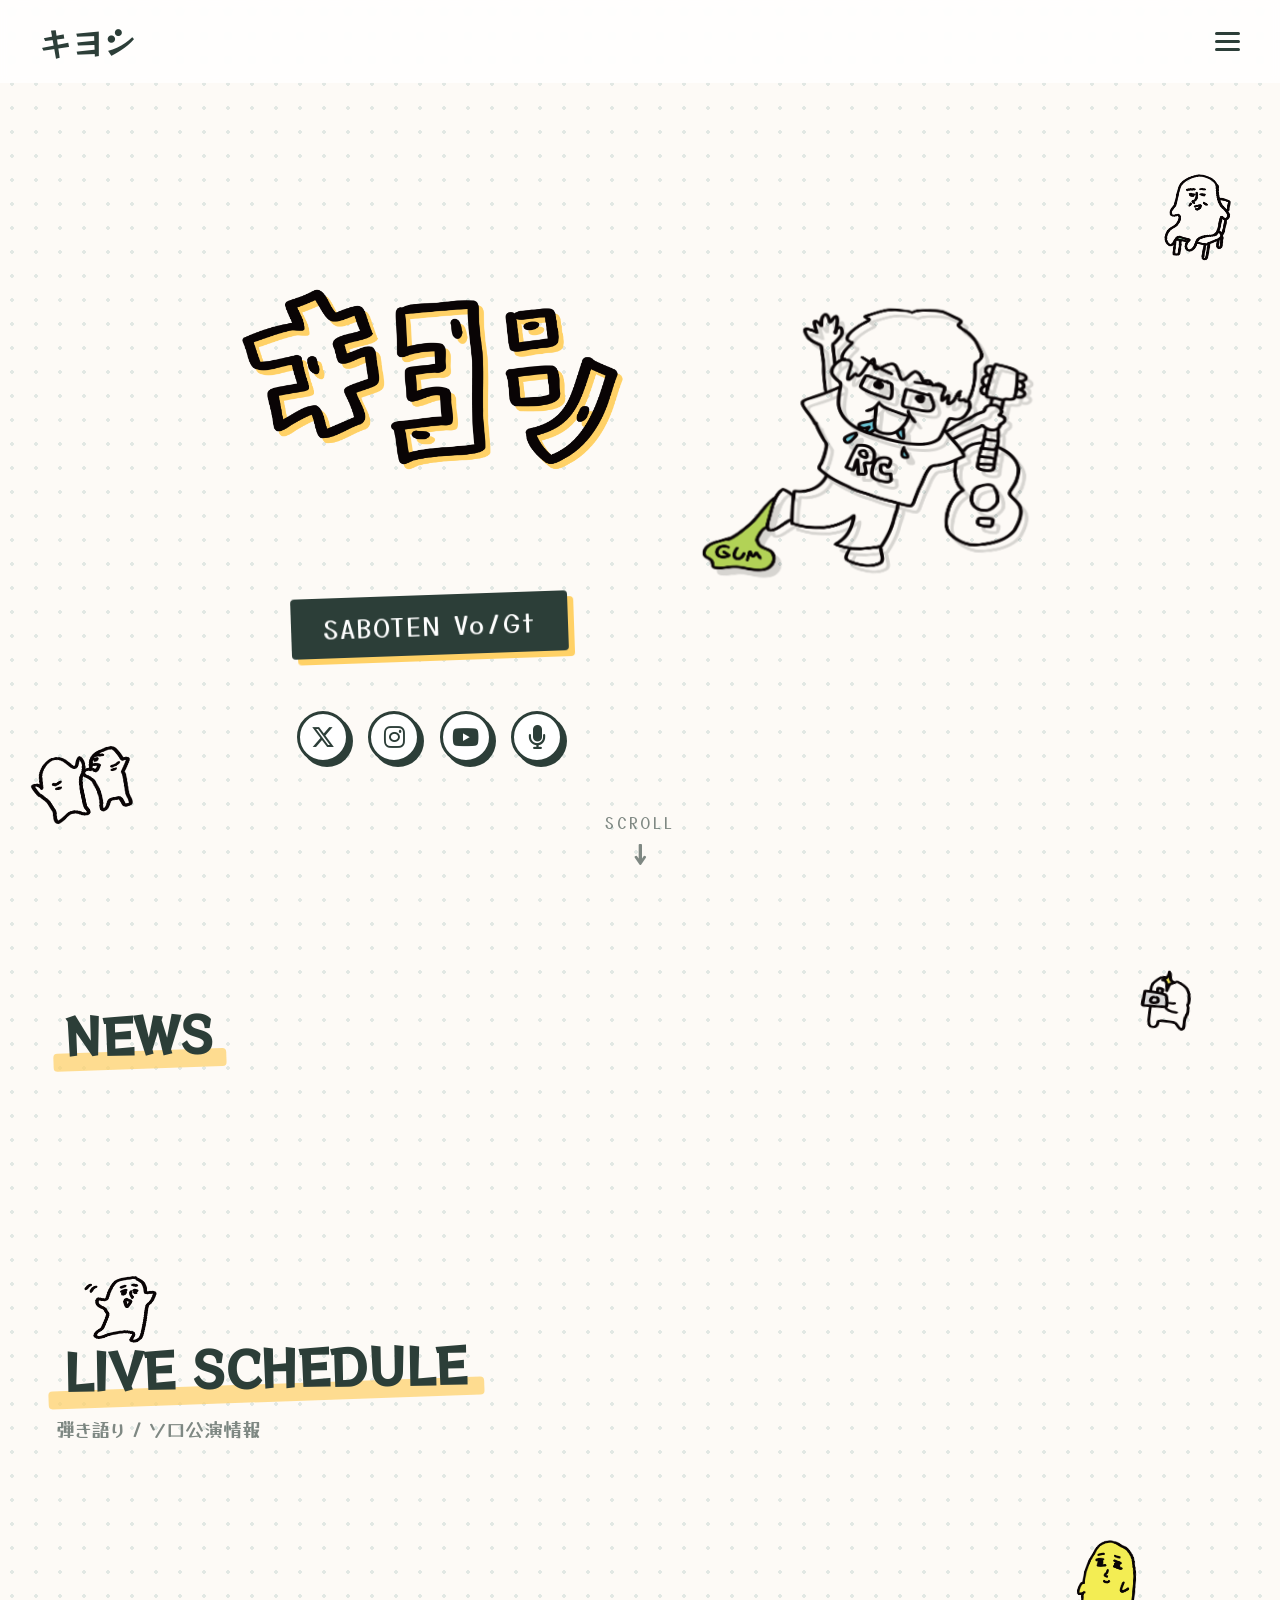
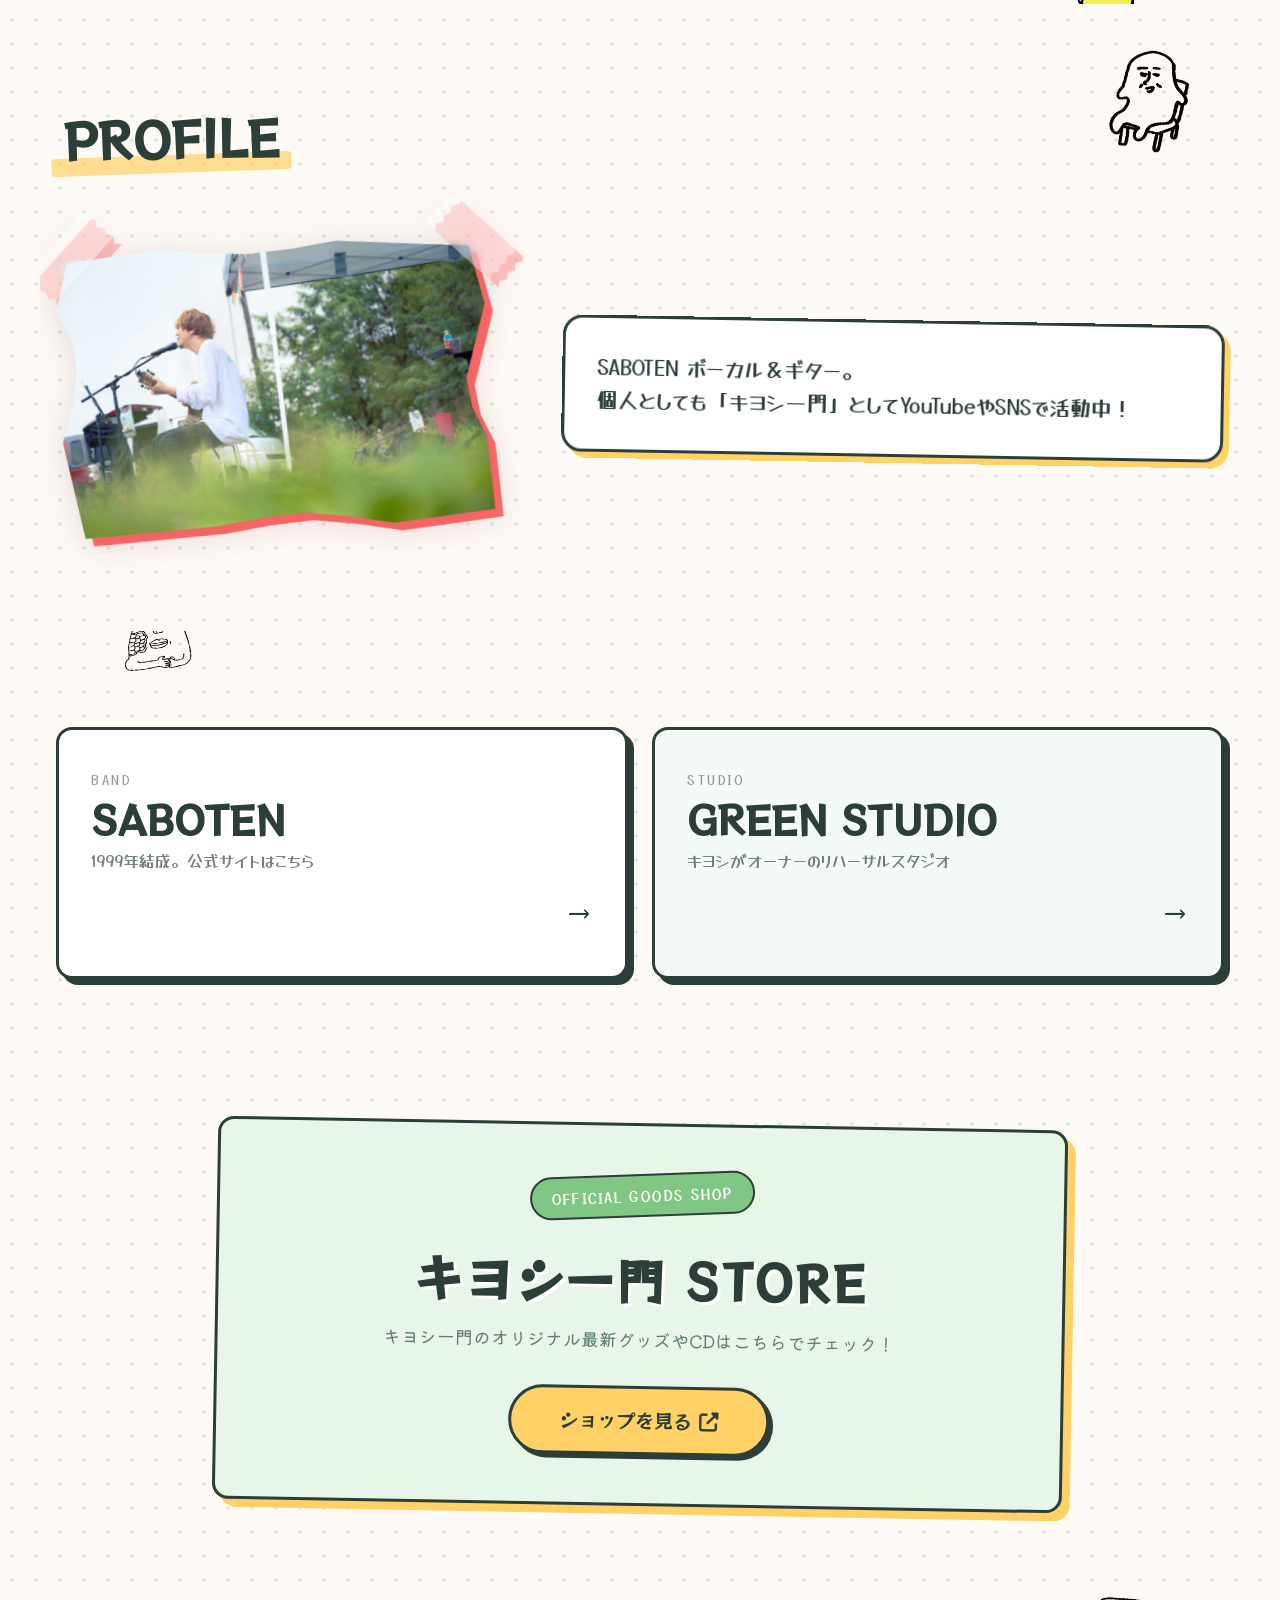
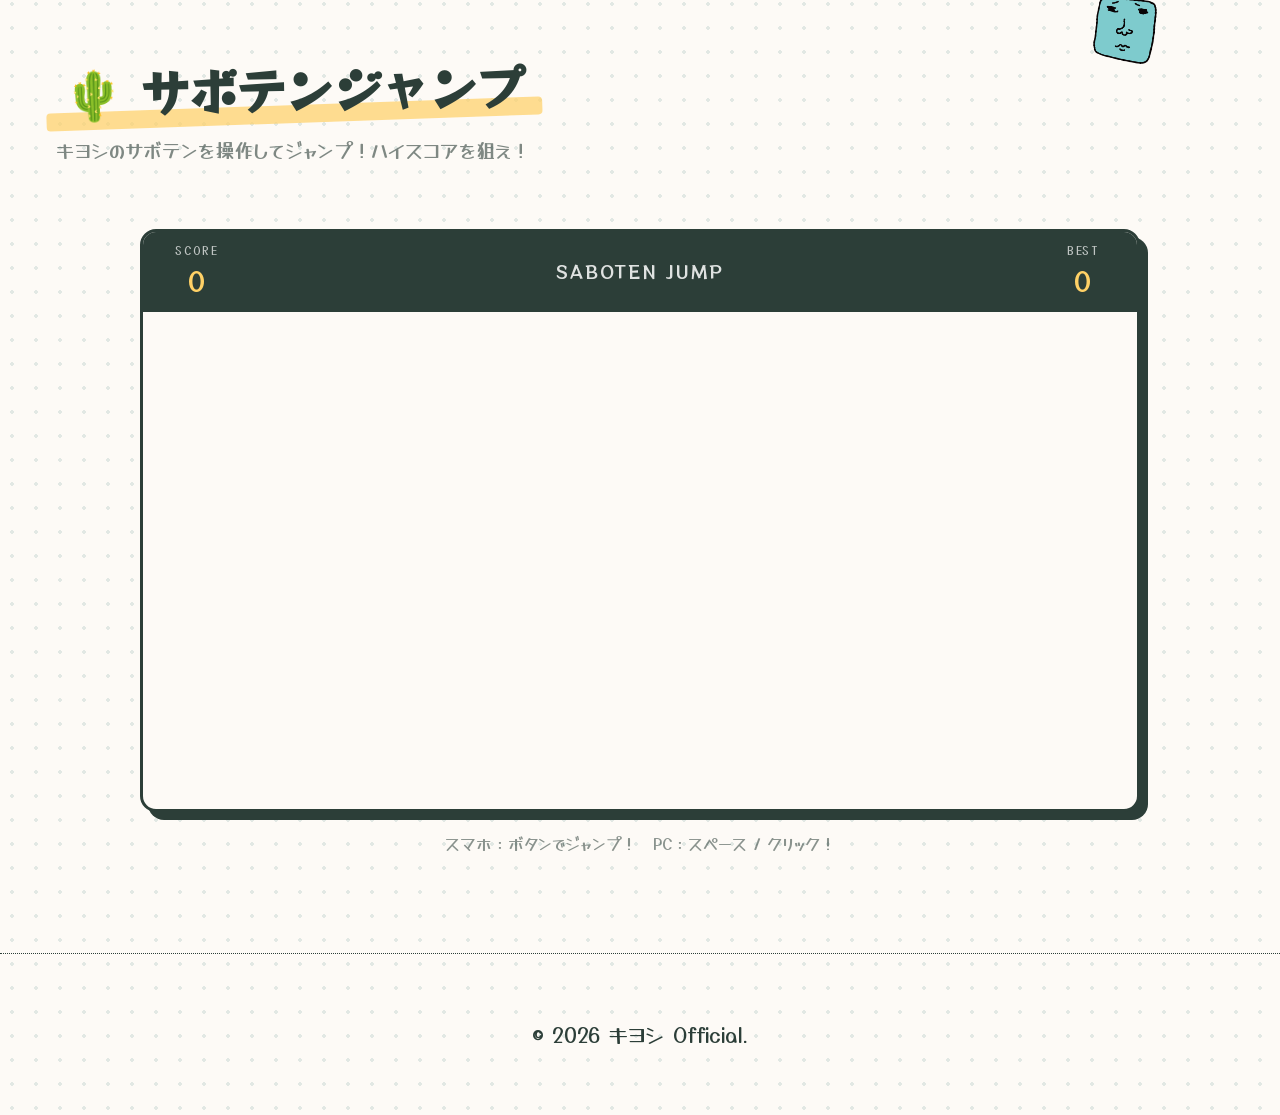
==== index.html @ 0ce316c9 "Add files via upload" ====
<!DOCTYPE html>
<html lang="ja">

<head>
    <meta charset="UTF-8">
    <meta name="viewport" content="width=device-width, initial-scale=1.0">
    <title>キヨシ 公式サイト</title>
    <link rel="stylesheet" href="styles.css?v=202603231520">
    <link rel="stylesheet" href="animations.css?v=202603231520">
    <link rel="preconnect" href="https://fonts.googleapis.com">
    <link rel="preconnect" href="https://fonts.gstatic.com" crossorigin>
    <link
        href="https://fonts.googleapis.com/css2?family=Kiwi+Maru:wght@400;500&family=RocknRoll+One&family=Yusei+Magic&display=swap"
        rel="stylesheet">
    <link rel="stylesheet" href="https://cdnjs.cloudflare.com/ajax/libs/font-awesome/6.5.0/css/all.min.css">
</head>

<body>
    <!-- SVG Filter for Hand-drawn look -->
    <svg style="display: none;">
        <filter id="rough-filter">
            <feTurbulence type="fractalNoise" baseFrequency="0.05" numOctaves="3" result="noise" />
            <feDisplacementMap in="SourceGraphic" in2="noise" scale="2" />
        </filter>
        <filter id="scribble-filter">
            <feTurbulence type="turbulence" baseFrequency="0.05" numOctaves="2" result="turbulence"/>
            <feDisplacementMap in="SourceGraphic" in2="turbulence" scale="3" xChannelSelector="R" yChannelSelector="G"/>
        </filter>
    </svg>

    <!-- Navigation -->
    <nav id="navbar" class="navbar">
        <div class="nav-container">
            <a href="#" class="nav-logo">キヨシ</a>
            <div class="menu-toggle" id="menu-toggle">
                <span></span>
                <span></span>
                <span></span>
            </div>
            <ul class="nav-menu" id="nav-menu">
                <li><a href="#home" class="nav-link">HOME</a></li>
                <li><a href="#news" class="nav-link">NEWS</a></li>
                <li><a href="#live" class="nav-link">LIVE</a></li>
                <li><a href="#profile" class="nav-link">PROFILE</a></li>
                <li><a href="#saboten" class="nav-link">SABOTEN</a></li>
                <li><a href="#studio" class="nav-link">STUDIO</a></li>
                <li><a href="#game" class="nav-link">GAME</a></li>
            </ul>
        </div>
    </nav>

    <!-- ========== HERO ========== -->
    <section id="home" class="hero">
        <!-- デコ素材 -->
        <img src="media/素材-05.png" alt="" class="deco-fixed deco-h1" aria-hidden="true">
        <img src="media/素材-07.png" alt="" class="deco-fixed deco-h2" aria-hidden="true">
        <div class="hero-inner">
            <div class="hero-text">
                <div class="hero-text-content" style="display: flex; flex-direction: column; align-items: center; width: 100%;">
                    <h1 class="hero-logo-container" style="margin-bottom: -1rem;">
                        <img src="media/素材-01.png" alt="キヨシ" class="hero-logo-img">
                    </h1>
                    <p class="hero-subtitle">SABOTEN Vo/Gt</p>
                    <div class="hero-social-icons" style="display: flex; justify-content: center; gap: 1.2rem; margin-top: 1.5rem; flex-wrap: wrap;">
                        <a href="https://x.com/kiyoshi_SABOTEN" target="_blank" rel="noopener noreferrer" class="social-icon-link" data-label="X">
                            <i class="fa-brands fa-x-twitter"></i>
                        </a>
                        <a href="https://www.instagram.com/kiyoshi.saboten.greenstudio/?hl=ja" target="_blank" rel="noopener noreferrer" class="social-icon-link" data-label="Instagram">
                            <i class="fa-brands fa-instagram"></i>
                        </a>
                        <a href="https://www.youtube.com/@キヨシ一門" target="_blank" rel="noopener noreferrer" class="social-icon-link" data-label="YouTube">
                            <i class="fa-brands fa-youtube"></i>
                        </a>
                        <a href="https://stand.fm/channels/5f6aadbef04555115d008468" target="_blank" rel="noopener noreferrer" class="social-icon-link" data-label="stand.fm">
                            <i class="fa-solid fa-microphone"></i>
                        </a>
                    </div>
                </div>
            </div>
            <div class="hero-photo-wrap">
                <div class="hero-photo-frame no-deco-frame">
                    <img src="media/素材-02.png" alt="キヨシ" class="hero-photo no-background">
                </div>
            </div>
        </div>
        <div class="scroll-down">
            <span>SCROLL</span>
            <div class="scroll-arrow">↓</div>
        </div>
    </section>

    <!-- ========== NEWS ========== -->
    <section id="news" class="section news-section deco-section">
        <!-- デコ素材 -->
        <img src="media/素材-06.png" alt="" class="deco-fixed deco-n1" aria-hidden="true">
        <div class="container">
            <div class="section-header">
                <h2 class="section-title marker">NEWS</h2>
            </div>
            <div class="news-grid">
                <!-- news will be populated by script.js -->
            </div>
        </div>
    </section>

    <!-- ========== LIVE ========== -->
    <section id="live" class="section live-section deco-section">
        <!-- デコ素材 -->
        <img src="media/素材-04.png" alt="" class="deco-fixed deco-l1" aria-hidden="true">
        <img src="media/素材-08.png" alt="" class="deco-fixed deco-l2" aria-hidden="true">
        <div class="container">
            <div class="section-header">
                <h2 class="section-title marker">LIVE SCHEDULE</h2>
                <p class="section-subtitle hand-drawn">弾き語り / ソロ公演情報</p>
            </div>
            <div class="live-grid">
                <!-- Data populated by script.js -->
            </div>
        </div>
    </section>

    <!-- ========== PROFILE ========== -->
    <section id="profile" class="section profile-section deco-section">
        <!-- デコ素材 -->
        <img src="media/素材-07.png" alt="" class="deco-fixed deco-p1" aria-hidden="true">
        <div class="container">
            <div class="section-header">
                <h2 class="section-title marker">PROFILE</h2>
            </div>
            <div class="profile-content">
                <div class="profile-image-wrap">
                    <div class="tape tape-top-left"></div>
                    <div class="tape tape-top-right"></div>
                    <img src="media/キヨシIMG_7988.JPG" alt="キヨシ" class="profile-img">
                </div>
                <div class="profile-text-wrap">
                    <p class="hand-drawn-p">SABOTEN ボーカル＆ギター。<br>個人としても「キヨシ一門」としてYouTubeやSNSで活動中！</p>
                </div>
            </div>
        </div>
    </section>

    <!-- ========== SABOTEN & GREEN STUDIO ========== -->
    <section id="saboten" class="section links-section deco-section">
        <!-- デコ素材 -->
        <img src="media/素材-03.png" alt="" class="deco-fixed deco-s1" aria-hidden="true">
        <div class="container">
            <div class="link-cards">
                <a href="https://sabotenrock.com" target="_blank" rel="noopener noreferrer" class="link-card">
                    <span class="link-card-label">BAND</span>
                    <h2 class="link-card-title">SABOTEN</h2>
                    <p class="link-card-sub">1999年結成。公式サイトはこちら</p>
                    <span class="link-card-arrow">→</span>
                </a>
                <a id="studio" href="http://www.greenmusicstudio.jp/" target="_blank" rel="noopener noreferrer" class="link-card link-card--green">
                    <span class="link-card-label">STUDIO</span>
                    <h2 class="link-card-title">GREEN STUDIO</h2>
                    <p class="link-card-sub">キヨシがオーナーのリハーサルスタジオ</p>
                    <span class="link-card-arrow">→</span>
                </a>
            </div>
        </div>
    </section>
    <!-- ========== STORE ========== -->
    <section id="store" class="section store-section deco-section">
        <div class="container">
            <div class="store-banner">
                <div class="store-banner-inner">
                    <span class="store-badge">OFFICIAL GOODS SHOP</span>
                    <h2 class="store-title">キヨシ一門 STORE</h2>
                    <p class="store-desc">キヨシ一門のオリジナル最新グッズやCDはこちらでチェック！</p>
                    <a href="https://kiyoshiichimon.stores.jp" target="_blank" rel="noopener noreferrer" class="store-btn">ショップを見る <i class="fas fa-external-link-alt"></i></a>
                </div>
                <!-- Optional decoration for store -->
                <img src="media/素材-06.png" class="deco-fixed deco-store" aria-hidden="true" alt="">
            </div>
        </div>
    </section>

    <!-- ========== GAME ========== -->
    <section id="game" class="section game-section deco-section">
        <!-- デコ素材 -->
        <img src="media/素材-09.png" alt="" class="deco-fixed deco-g1" aria-hidden="true">
        <div class="container">
            <div class="section-header">
                <h2 class="section-title marker">🌵 サボテンジャンプ</h2>
                <p class="section-subtitle hand-drawn">キヨシのサボテンを操作してジャンプ！ハイスコアを狙え！</p>
            </div>
            <div class="game-wrapper">
                <div class="game-hud">
                    <div class="game-hud-item">
                        <span class="game-hud-label">SCORE</span>
                        <span class="game-hud-value" id="game-score">0</span>
                    </div>
                    <div class="game-hud-title">SABOTEN JUMP</div>
                    <div class="game-hud-item">
                        <span class="game-hud-label">BEST</span>
                        <span class="game-hud-value" id="game-hiscore">0</span>
                    </div>
                </div>
                <canvas id="game-canvas"></canvas>
                <div class="game-jump-area">
                    <button id="jump-btn" class="jump-btn">
                        🌵 JUMP！
                    </button>
                </div>
            </div>
            <p class="game-hint hand-drawn">スマホ：ボタンでジャンプ！　PC：スペース / クリック！</p>
        </div>
    </section>

    <!-- Footer -->
    <footer class="footer">
        <div class="container">
            <div class="footer-bottom">
                <p class="hand-drawn-p">&copy; 2026 キヨシ Official.</p>
            </div>
        </div>
    </footer>

    <script src="script.js"></script>
</body>

</html>
---- styles.css ----
:root {
    /* Color Palette - White/Green/Pop */
    --color-bg-primary: #fdfaf6;
    --color-bg-secondary: #f0f7f4;
    --color-text-dark: #2c3e38;
    --color-text-muted: #5a7d6f;
    --color-accent: #3eb46b;
    --color-pop: #ff6b6b;
    --color-yellow: #ffd166;
    --color-gray: #e2e8e4;
    --color-marker: rgba(255, 209, 102, 0.7);

    /* Fonts */
    --font-base: 'Kiwi Maru', serif;
    --font-head: 'RocknRoll One', sans-serif;
    --font-accent: 'Yusei Magic', sans-serif;
    --font-hand: 'Yusei Magic', sans-serif;
    --font-scribble: 'Yusei Magic', sans-serif;
    --font-pop: 'RocknRoll One', sans-serif;

    --spacing-section: 6rem;
}

html {
    overflow-x: hidden;
}

* {
    margin: 0;
    padding: 0;
    box-sizing: border-box;
}

body {
    font-family: var(--font-base);
    background-color: var(--color-bg-primary);
    background-image: radial-gradient(var(--color-gray) 2px, transparent 2px);
    background-size: 24px 24px;
    color: var(--color-text-dark);
    line-height: 1.6;
    overflow-x: hidden;
}

/* Utils */
.hand-drawn { font-family: var(--font-hand); }
.hand-drawn-p { font-family: var(--font-hand); font-size: 1.3rem; }
.scribble { font-family: var(--font-scribble); }
/* Marker & Tape Effects */
.marker {
    position: relative;
    display: inline-block;
    padding: 0 0.5rem;
}
.marker::after {
    content: '';
    position: absolute;
    bottom: 4px;
    left: -2%;
    width: 104%;
    height: 18px;
    background: var(--color-marker);
    z-index: -1;
    transform: rotate(-1deg);
    border-radius: 4px;
}

.tape {
    position: absolute;
    width: 130px;
    height: 40px;
    background-color: rgba(255, 255, 255, 0.4);
    backdrop-filter: blur(3px);
    z-index: 20;
    clip-path: polygon(
        4% 0%, 96% 0%, 
        100% 10%, 95% 25%, 100% 40%, 96% 55%, 100% 70%, 95% 85%, 100% 100%, 
        4% 100%, 
        0% 85%, 5% 70%, 0% 55%, 4% 40%, 0% 25%, 5% 10%
    );
}

.tape-hero { top: -20px; left: 50%; transform: translateX(-50%) rotate(-4deg); }
.tape-top-left { top: -15px; left: -25px; transform: rotate(-45deg); width: 90px; }
.tape-top-right { top: -15px; right: -25px; left: auto; transform: rotate(45deg); width: 90px; }
/* Tape for graffiti-box cards */
.tape-box-left  { top: -20px; left: 60px;  transform: rotate(-5deg); width: 110px; }
.tape-box-right { top: -20px; right: 60px; left: auto; transform: rotate(4deg);  width: 110px; }

/* Navigation */
.navbar {
    position: fixed;
    top: 0;
    left: 0;
    width: 100%;
    z-index: 10000;
    padding: 1rem 2rem;
    background: rgba(255, 255, 255, 0.8);
    backdrop-filter: blur(5px);
}

.nav-container {
    max-width: 1200px;
    margin: 0 auto;
    display: flex;
    justify-content: space-between;
    align-items: center;
}

.nav-logo {
    font-family: var(--font-head);
    font-size: 2rem;
    color: var(--color-text-dark);
    text-decoration: none;
    transform: rotate(-2deg);
}

.menu-toggle {
    display: flex;
    flex-direction: column;
    gap: 5px;
    cursor: pointer;
    z-index: 10001; /* Ensure this is above the menu */
}

.menu-toggle span {
    width: 25px;
    height: 3px;
    background: var(--color-text-dark);
    transition: 0.4s ease;
    border-radius: 2px;
}

.menu-toggle.open span:nth-child(1) {
    transform: translateY(8px) rotate(45deg);
}

.menu-toggle.open span:nth-child(2) {
    opacity: 0;
}

.menu-toggle.open span:nth-child(3) {
    transform: translateY(-8px) rotate(-45deg);
}

.nav-menu {
    position: fixed;
    top: 0;
    right: 0;
    width: 250px;
    height: 100vh;
    background: var(--color-bg-secondary);
    display: flex;
    flex-direction: column;
    justify-content: center;
    align-items: center;
    gap: 1.5rem;
    transition: transform 0.4s;
    border-left: 2px dashed var(--color-text-dark);
    transform: translateX(100%);
    z-index: 9999;
}

.nav-menu.active {
    transform: translateX(0);
}

.nav-link {
    font-family: var(--font-head);
    font-size: 1.5rem;
    color: var(--color-text-dark);
    text-decoration: none;
}

/* Hero Section */
.hero {
    min-height: 100vh;
    display: flex;
    align-items: center;
    justify-content: center;
    position: relative;
    padding: 5% 5%;
    overflow: hidden;
    background: transparent;
}

.hero-inner {
    width: 100%;
    max-width: 900px; /* コンパクトに */
    display: flex;
    align-items: center;
    justify-content: center; /* 中央寄せに */
    position: relative;
    z-index: 2;
    gap: 1rem; /* イラストとの距離を最短に */
}

.hero-text {
    flex: 0 0 auto;
    position: relative;
    z-index: 10;
    text-align: center; /* 中央に固定 */
    display: flex;
    flex-direction: column;
    align-items: center; /* 子要素（ロゴとSubtitle）を真ん中に揃える */
}

.hero-title {
    font-family: var(--font-pop);
    font-size: clamp(6rem, 14vw, 12rem);
    line-height: 1;
    color: var(--color-text-dark);
    position: relative;
    margin-left: -5px;
    text-shadow: 4px 4px 0 rgba(0,0,0,0.05);
}

.hero-title::after {
    content: attr(data-text);
    position: absolute;
    left: 8px;
    top: 8px;
    color: var(--color-pop);
    z-index: -1;
}

/* ==== ロゴ画像スタイル ==== */
.hero-logo-container {
    margin-bottom: 0.5rem; /* 下のsubtitleと近づける */
    position: relative;
    z-index: 2;
}

.hero-logo-img {
    width: 480px; 
    height: auto;
    filter: drop-shadow(5px 5px 0 var(--color-yellow));
    animation: wobbleIn 0.8s ease-out forwards;
    margin-bottom: -1.2rem; /* さらに削ってsubtitleを極限まで近づける */
}

.hero-subtitle {
    font-family: var(--font-accent);
    font-size: 1.6rem;
    color: #fff;
    background: var(--color-text-dark);
    display: inline-block;
    padding: 0.6rem 2rem;
    transform: rotate(-2deg);
    margin: 0.2rem 0 2rem; /* 余計なマージンを排除 */
    box-shadow: 6px 6px 0 var(--color-yellow);
    border-radius: 4px;
    letter-spacing: 0.1em;
}

.hero-social-icons {
    display: flex;
    gap: 1.2rem;
    margin-top: 1.5rem; /* subtitleに少し近づける */
    flex-wrap: wrap;
    justify-content: center; /* 完全にセンターに配置 */
}

.hero-social-icons .social-icon-link {
    width: 52px;
    height: 52px;
    font-size: 1.5rem;
}

.hero-photo-wrap {
    flex: 1;
    position: relative;
    display: flex;
    justify-content: center;
    align-items: center;
    max-width: 500px;
    max-height: 500px;
    margin-left: -5%; /* ロゴ側に寄せる */
    margin-bottom: 2%; /* 下へのはみ出しを少し軽減 */
}

.hero-photo-frame {
    position: relative;
    z-index: 2;
    transform: rotate(-2deg);
    transition: transform 0.4s cubic-bezier(0.25, 1, 0.5, 1);
    filter: drop-shadow(0 10px 15px rgba(0,0,0,0.1));
}

.hero-photo-frame.no-deco-frame {
    filter: none;
    transform: rotate(2deg);
    animation: floatDeco 6s ease-in-out infinite;
}

.hero-photo {
    width: 100%;
    height: auto;
    max-height: 60vh; /* Ensure it stays within screen height */
    display: block;
    object-fit: contain;
    /* Adjusted torn-paper effect for the illustration */
    clip-path: polygon(
        1% 2%, 15% 4%, 25% 3%, 45% 5%, 65% 2%, 85% 4%, 98% 1%,
        96% 25%, 99% 45%, 97% 65%, 98% 85%, 95% 98%,
        75% 96%, 55% 98%, 35% 95%, 15% 97%, 2% 96%,
        4% 75%, 1% 45%, 3% 15%
    );
}

.hero-photo.no-background {
    width: 420px; /* イラストもロゴに合わせて巨大化 */
    height: auto;
    filter: drop-shadow(6px 6px 0 rgba(0,0,0,0.15));
}

.hero-photo-wrap:hover .hero-photo-frame {
    transform: rotate(0deg) scale(1.05);
}

.scroll-down {
    position: absolute;
    bottom: 2rem;
    left: 50%;
    transform: translateX(-50%);
    font-family: var(--font-hand);
    opacity: 0.6;
    display: flex;
    flex-direction: column;
    align-items: center;
    gap: 0.3rem;
    text-align: center;
    cursor: default;
    user-select: none;
}

.scroll-down span {
    font-size: 0.9rem;
    letter-spacing: 0.2em;
}

.scroll-arrow {
    font-size: 1.8rem;
    line-height: 1;
    animation: scrollBounce 1.4s ease-in-out infinite;
}

@keyframes scrollBounce {
    0%, 100% { transform: translateY(0); }
    50%       { transform: translateY(10px); }
}

/* Sections */
.section {
    padding: var(--spacing-section) 1rem;
    max-width: 1200px;
    margin: 0 auto;
}

.section-header {
    margin-bottom: 4rem;
}

.section-header.center { text-align: center; }

.section-title {
    font-family: var(--font-head);
    font-size: 3rem;
    transform: rotate(-1deg);
}

.section-subtitle {
    font-size: 1.2rem;
    margin-top: 0.5rem;
    opacity: 0.6;
}

/* News & Live */
.news-grid {
    display: flex;
    flex-direction: column;
    gap: 1.5rem;
    max-width: 850px;
    margin: 0 auto;
}
.live-grid {
    display: flex;
    flex-direction: column;
    gap: 1.5rem;
    max-width: 950px;
    margin: 0 auto;
}

.news-card, .live-card {
    padding: 1.5rem;
    border: 3px solid var(--color-text-dark);
    border-radius: 12px;
    background: #fff;
    transition: all 0.3s cubic-bezier(0.25, 0.8, 0.25, 1);
    box-shadow: 5px 5px 0 var(--color-gray);
    position: relative;
}

.news-card:hover, .live-card:hover {
    transform: translateY(-4px) rotate(1deg);
    box-shadow: 8px 8px 0 var(--color-accent);
}

.news-date, .live-date {
    font-family: var(--font-head);
    font-size: 1.3rem;
    font-weight: bold;
    color: var(--color-pop);
}

.news-title a, .live-title {
    font-family: var(--font-head);
    font-size: 1.5rem;
    text-decoration: none;
    color: var(--color-text-dark);
    transition: color 0.2s;
}

.news-title a:hover {
    color: var(--color-accent);
}

.live-card {
    display: grid;
    grid-template-columns: auto 1fr auto;
    align-items: center;
    gap: 2rem;
}

.ticket-btn, .rough-btn {
    display: inline-block;
    padding: 0.8rem 2rem;
    border: 3px solid var(--color-text-dark);
    border-radius: 50px;
    font-family: var(--font-head);
    font-size: 1.2rem;
    font-weight: bold;
    text-decoration: none;
    color: var(--color-text-dark);
    background: var(--color-yellow);
    transition: all 0.3s cubic-bezier(0.25, 0.8, 0.25, 1);
    box-shadow: 4px 4px 0 var(--color-text-dark);
    transform: rotate(-1deg);
}

.ticket-btn:hover, .rough-btn:hover {
    background: var(--color-pop);
    color: #fff;
    transform: translateY(-4px) rotate(1deg);
    box-shadow: 6px 6px 0 var(--color-text-dark);
}

/* Profile */
.profile-content {
    display: grid;
    grid-template-columns: 1fr 1.5fr;
    gap: 4rem;
    align-items: center;
}

.profile-image-wrap {
    position: relative;
    transform: rotate(-3deg);
    transition: transform 0.3s ease;
    filter: drop-shadow(0 4px 15px rgba(0,0,0,0.1)) drop-shadow(8px 8px 0 var(--color-pop));
}

.profile-img {
    width: 100%;
    height: auto;
    display: block;
    clip-path: polygon(
        4% 4%, 
        25% 1%, 35% 3%, 45% 4%, 55% 3%, 65% 1%, 
        95% 5%, 
        98% 25%, 95% 40%, 93% 50%, 94% 60%, 97% 70%, 
        98% 95%, 
        75% 98%, 65% 95%, 55% 93%, 45% 94%, 35% 96%, 
        5% 98%, 
        1% 65%, 4% 50%, 5% 40%, 4% 30%, 1% 20%
    );
}

.profile-image-wrap:hover {
    transform: scale(1.02) rotate(2deg);
}

.profile-text-wrap {
    transform: rotate(1deg);
    background: #fff;
    padding: 2rem;
    border-radius: 20px;
    border: 3px solid var(--color-text-dark);
    box-shadow: 6px 6px 0 var(--color-yellow);
}

/* Graffiti Box */
.graffiti-box {
    margin: 2rem 0;
    padding: 3rem;
    border: 3px dashed var(--color-text-dark);
    border-radius: 24px;
    background: #fff;
    box-shadow: 8px 8px 0 var(--color-bg-secondary);
    text-align: center;
    position: relative;
    transition: transform 0.3s ease;
}

.graffiti-box:hover {
    transform: translateY(-4px);
    box-shadow: 10px 10px 0 var(--color-gray);
}

.btn-wrap {
    margin-top: 2rem;
}

/* Link Cards (SABOTEN / GREEN STUDIO) */
.link-cards {
    display: grid;
    grid-template-columns: 1fr 1fr;
    gap: 1.5rem;
}

.link-card {
    display: flex;
    flex-direction: column;
    justify-content: center;
    gap: 0.5rem;
    padding: 2.5rem 2rem;
    border: 3px solid var(--color-text-dark);
    border-radius: 16px;
    background: #fff;
    text-decoration: none;
    color: var(--color-text-dark);
    box-shadow: 6px 6px 0 var(--color-text-dark);
    transition: transform 0.25s, box-shadow 0.25s;
    position: relative;
    overflow: hidden;
}

.link-card::before {
    content: '';
    position: absolute;
    inset: 0;
    background: var(--color-yellow);
    opacity: 0;
    transition: opacity 0.25s;
    z-index: 0;
}

.link-card:hover::before { opacity: 0.15; }

.link-card:hover {
    transform: translateY(-6px);
    box-shadow: 8px 12px 0 var(--color-text-dark);
}

.link-card--green {
    background: #f4fbf7;
}

.link-card--green:hover { box-shadow: 8px 12px 0 var(--color-accent); }

.link-card-label {
    font-family: var(--font-hand);
    font-size: 0.8rem;
    letter-spacing: 0.2em;
    opacity: 0.5;
    position: relative;
    z-index: 1;
}

.link-card-title {
    font-family: var(--font-head);
    font-size: 2.4rem;
    line-height: 1.1;
    position: relative;
    z-index: 1;
}

.link-card-sub {
    font-family: var(--font-hand);
    font-size: 1rem;
    opacity: 0.65;
    position: relative;
    z-index: 1;
}

.link-card-arrow {
    font-size: 1.8rem;
    margin-top: 0.5rem;
    align-self: flex-end;
    transition: transform 0.2s;
    position: relative;
    z-index: 1;
}

.link-card:hover .link-card-arrow {
    transform: translateX(6px);
}

@media (max-width: 640px) {
    .link-cards { grid-template-columns: 1fr; }
    .link-card-title { font-size: 2rem; }
}

/* Footer */

.footer {
    padding: 4rem 1rem;
    text-align: center;
    border-top: 1px dotted var(--color-text-dark);
}

/* Social Links Section */
.social-section {
    padding: 4rem 1rem;
    text-align: center;
}

.social-icons {
    display: flex;
    justify-content: center;
    align-items: center;
    gap: 2rem;
    flex-wrap: wrap;
    margin-top: 1rem;
}

.social-icon-link {
    display: flex;
    flex-direction: column;
    align-items: center;
    justify-content: center;
    width: 70px;
    height: 70px;
    border: 3px solid var(--color-text-dark);
    border-radius: 50%;
    background: #fff;
    color: var(--color-text-dark);
    font-size: 2rem;
    text-decoration: none;
    box-shadow: 4px 4px 0 var(--color-text-dark);
    transition: all 0.25s cubic-bezier(0.25, 0.8, 0.25, 1);
    position: relative;
}

.social-icon-link::after {
    content: attr(data-label);
    position: absolute;
    bottom: -28px;
    left: 50%;
    transform: translateX(-50%);
    font-family: var(--font-hand);
    font-size: 0.65rem;
    white-space: nowrap;
    color: var(--color-text-muted);
    opacity: 0;
    transition: opacity 0.2s;
}

.social-icon-link:hover::after {
    opacity: 1;
}

.social-icon-link:hover {
    transform: translateY(-6px) rotate(5deg);
    box-shadow: 6px 6px 0 var(--color-accent);
    background: var(--color-yellow);
}

/* Individual icon colors on hover */
.social-icon-link:nth-child(1):hover { background: #000; color: #fff; box-shadow: 6px 6px 0 #333; }
.social-icon-link:nth-child(2):hover { background: linear-gradient(135deg, #f09433, #e6683c, #dc2743, #cc2366, #bc1888); color: #fff; }
.social-icon-link:nth-child(3):hover { background: #ff0000; color: #fff; box-shadow: 6px 6px 0 #cc0000; }
.social-icon-link:nth-child(4):hover { background: #00b5ad; color: #fff; box-shadow: 6px 6px 0 #008f8a; }

/* ===================== */
/* Store Section         */
/* ===================== */
.store-section {
    padding: 3rem 1rem;
}
.store-banner {
    position: relative;
    background: #e8f5e9; /* Light, soft green */
    border: 3px solid var(--color-text-dark);
    border-radius: 16px;
    padding: 3rem 2rem;
    text-align: center;
    box-shadow: 8px 8px 0 var(--color-yellow);
    max-width: 850px;
    margin: 0 auto;
    overflow: hidden;
    transform: rotate(1deg);
    transition: transform 0.3s;
}
.store-banner:hover {
    transform: rotate(0deg) scale(1.02);
    background: #f1f8e9;
}
.store-banner-inner {
    position: relative;
    z-index: 2;
}
.store-badge {
    display: inline-block;
    background: #81c784; /* Soft green badge */
    color: #fff;
    font-family: var(--font-accent);
    font-size: 0.9rem;
    padding: 0.5rem 1.2rem;
    border-radius: 50px;
    letter-spacing: 0.1em;
    margin-bottom: 1.5rem;
    transform: rotate(-3deg);
    border: 2px solid var(--color-text-dark);
}
.store-title {
    font-family: var(--font-head);
    font-size: 3rem;
    color: var(--color-text-dark);
    letter-spacing: 0.05em;
    margin-bottom: 0.5rem;
    text-shadow: 3px 3px 0 #fff;
}
.store-desc {
    color: var(--color-text-muted);
    margin-bottom: 2rem;
    font-size: 1.1rem;
}
.store-btn {
    display: inline-block;
    background: var(--color-yellow);
    color: var(--color-text-dark);
    font-family: var(--font-head);
    font-size: 1.2rem;
    padding: 1rem 3rem;
    border: 3px solid var(--color-text-dark);
    border-radius: 50px;
    text-decoration: none;
    box-shadow: 4px 4px 0 var(--color-text-dark);
    transition: all 0.2s;
}
.store-btn:hover {
    background: #fff;
    transform: translate(-3px, -3px) rotate(-1deg);
    box-shadow: 7px 7px 0 var(--color-text-dark);
}

/* ===================== */
/* Game Section          */
/* ===================== */
.game-wrapper {
    max-width: 1000px;
    margin: 0 auto;
    border: 3px solid var(--color-text-dark);
    border-radius: 16px;
    overflow: hidden;
    background: #fdfaf6;
    box-shadow: 8px 8px 0 var(--color-text-dark);
}

.game-hud {
    display: flex;
    justify-content: space-between;
    align-items: center;
    padding: 0.6rem 1.5rem;
    background: var(--color-text-dark);
    color: #fff;
}

.game-hud-item {
    display: flex;
    flex-direction: column;
    align-items: center;
    gap: 0.1rem;
}

.game-hud-label {
    font-family: var(--font-hand);
    font-size: 0.7rem;
    opacity: 0.7;
    letter-spacing: 0.15em;
}

.game-hud-value {
    font-family: var(--font-head);
    font-size: 1.6rem;
    color: var(--color-yellow);
    min-width: 60px;
    text-align: center;
}

.game-hud-title {
    font-family: var(--font-head);
    font-size: 1.1rem;
    letter-spacing: 0.1em;
    opacity: 0.85;
}

#game-canvas {
    width: 100%;
    display: block;
    cursor: pointer;
    image-rendering: pixelated;
}

.game-hint {
    text-align: center;
    margin-top: 1.2rem;
    font-size: 1rem;
    opacity: 0.55;
}

/* Jump button – hidden on desktop, shown on mobile */
.game-jump-area {
    display: none;
    padding: 0.8rem 1rem 1rem;
    background: var(--color-text-dark);
    border-top: 2px solid rgba(255,255,255,0.1);
}

.jump-btn {
    display: block;
    width: 100%;
    padding: 1.2rem;
    font-family: var(--font-head);
    font-size: 1.8rem;
    font-weight: bold;
    letter-spacing: 0.1em;
    color: var(--color-text-dark);
    background: var(--color-yellow);
    border: 3px solid var(--color-text-dark);
    border-radius: 16px;
    box-shadow: 0 5px 0 rgba(0,0,0,0.35);
    cursor: pointer;
    user-select: none;
    -webkit-tap-highlight-color: transparent;
    transition: transform 0.08s, box-shadow 0.08s;
    outline: none;
}

.jump-btn:active {
    transform: translateY(4px);
    box-shadow: 0 1px 0 rgba(0,0,0,0.25);
}

@media (max-width: 768px) {
    .game-jump-area {
        display: block;
    }
}

/* Responsive */
@media (max-width: 768px) {
    /* Hero */
    .hero { min-height: auto; padding-top: 5rem; padding-bottom: 2rem; }
    .hero-inner {
        flex-direction: column;
        text-align: center;
        margin-top: 0;
        gap: 0;
    }
    .hero-text { 
        margin-bottom: 1rem; 
        align-items: center; 
        width: 100%; /* 幅を画面いっぱいに */
        max-width: none;
    }
    .hero-logo-img { width: 80%; max-width: 320px; margin: 0 auto; }
    .hero-subtitle { 
        margin: 0.5rem auto 1.5rem; 
        font-size: 1.2rem; 
        padding: 0.4rem 1.2rem;
        transform: rotate(-2deg);
    }
    .hero-social-icons {
        justify-content: center;
        width: 100%;
        margin: 0 auto;
    }

    /* Store specific mobile resets */
    .store-banner { padding: 2rem 1rem; }
    .store-title { font-size: 2rem; }
    .store-btn { padding: 1rem 1.5rem; font-size: 1rem; }

    /* Live */
    .live-card { grid-template-columns: 1fr; text-align: center; gap: 1rem; }

    /* Profile */
    .profile-content { grid-template-columns: 1fr; }

    /* Sections */
    .section { padding: 4rem 1rem 3rem; scroll-margin-top: 60px; }

    /* Prevent any section overflow */
    .section, .container, .graffiti-box, .hero {
        max-width: 100%;
        overflow: hidden;
    }

    /* Canvas: prevent horizontal overflow */
    #game-canvas {
        max-width: 100%;
    }

    .game-wrapper {
        border-radius: 12px;
    }

    /* Social icons */
    .social-section { padding: 2rem 1rem; }
    .social-icons { gap: 1.2rem; }
    .social-icon-link { width: 58px; height: 58px; font-size: 1.6rem; }
    .hero-social-icons .social-icon-link { width: 48px; height: 48px; font-size: 1.4rem; }
}

/* Animation classes applied via JS */
.appeared {
    animation: fadeIn 0.8s ease-out forwards;
}

@keyframes fadeIn {
    from { opacity: 0; transform: translateY(20px); }
    to { opacity: 1; transform: translateY(0); }
}

/* ============================================ */
/* Deco Illustrations  (全セクション共通)        */
/* ============================================ */

/* セクションにはposition:relativeが必要 */
.deco-section {
    position: relative;
    overflow: hidden;
}

/* 全デコ共通 */
.deco-fixed {
    position: absolute;
    pointer-events: none;
    user-select: none;
    z-index: 1; /* 前面に出して隠れないようにする。ただしコンテンツとは被らせない配置にする */
    animation: floatDeco 6s ease-in-out infinite;
}

/* ── HERO ── */
.deco-h1 { width: 140px; bottom: 5%; left: 1%; transform: rotate(-12deg); }
.deco-h2 { width: 110px; top: 18%; right: 2%; transform: rotate(10deg); } /* コンテンツを避けた端 */
.deco-h3 { width: 80px; bottom: 12%; right: 12%; transform: rotate(-8deg); }

/* ── NEWS ── */
.deco-n1 { width: 100px; top: 15%; right: 2%; transform: rotate(8deg); } /* タイトルから離す */

/* ── LIVE ── */
.deco-l1 { width: 120px; top: 5%; left: 2%; transform: rotate(-10deg); }
.deco-l2 {
    width: 140px;
    bottom: -15%; /* カードとカードの間に見えるように調整（座布団キャラ等） */
    right: 5%;
    transform: rotate(5deg);
}

/* ── PROFILE ── */
.deco-p1 { width: 130px; top: 5%; right: 2%; transform: rotate(12deg); }

/* ── SABOTEN/STUDIO ── */
.deco-s1 { width: 130px; top: -15%; left: 5%; transform: rotate(-8deg); }

/* ── GAME ── */
.deco-g1 { width: 110px; top: 2%; right: 5%; transform: rotate(10deg); }

/* モバイル: コンテンツが中央を占めるため、重なりを避けるためにさらに端へ、または上下へ */
@media (max-width: 768px) {
    .deco-h1  { width: 90px; left: 0; bottom: 0; opacity: 0.6; }
    .deco-h2  { width: 70px; right: 0; top: 5%; opacity: 0.5; }
    .deco-n1  { width: 70px; right: 0; top: 10%; opacity: 0.5; }
    .deco-l1  { width: 80px; left: -5%; top: -5%; opacity: 0.5; }
    .deco-l2  { width: 100px; right: -5%; bottom: -10%; opacity: 0.7; } /* 座布団キャラをあえて端へ */
    .deco-p1  { width: 90px; right: 0; top: 0%; opacity: 0.6; }
    .deco-s1  { width: 85px; left: -2%; top: -8%; opacity: 0.6; }
    .deco-g1  { width: 80px; right: 0; top: -5%; opacity: 0.6; }
}

/* 極小スクリーンでは非表示 */
@media (max-width: 420px) {
    .deco-fixed { display: none; }
}
---- animations.css ----
/* キヨシ Official Site - Animations */

/* Floating text animation for hero */
@keyframes floatText {
    0%, 100% {
        transform: translateY(0px);
    }
    50% {
        transform: translateY(-10px);
    }
}

/* Scroll down indicator animation */
@keyframes scrollBounce {
    0%, 100% {
        transform: translateY(0);
    }
    50% {
        transform: translateY(10px);
    }
}

/* Hero title wobble on load */
@keyframes wobbleIn {
    0%   { transform: rotate(-4deg) scale(0.92); opacity: 0; }
    40%  { transform: rotate(2deg) scale(1.03); opacity: 1; }
    70%  { transform: rotate(-1deg) scale(0.98); }
    100% { transform: rotate(0deg) scale(1); opacity: 1; }
}

/* Stamp effect for subtitle */
@keyframes stampIn {
    0%   { transform: rotate(-2deg) scale(1.4); opacity: 0; }
    60%  { transform: rotate(-2deg) scale(0.95); opacity: 1; }
    100% { transform: rotate(-2deg) scale(1); opacity: 1; }
}

/* Float for decorative elements */
@keyframes floatDeco {
    0%, 100% { transform: translateY(0) rotate(0deg); }
    33%  { transform: translateY(-8px) rotate(2deg); }
    66%  { transform: translateY(-4px) rotate(-1deg); }
}

/* Slide in from left */
@keyframes slideInLeft {
    from { transform: translateX(-40px); opacity: 0; }
    to   { transform: translateX(0); opacity: 1; }
}

/* Slide in from right */
@keyframes slideInRight {
    from { transform: translateX(40px); opacity: 0; }
    to   { transform: translateX(0); opacity: 1; }
}

/* Pulse glow for live badges */
@keyframes pulseBadge {
    0%, 100% { box-shadow: 0 0 0 0 rgba(255, 107, 107, 0.4); }
    50%       { box-shadow: 0 0 0 8px rgba(255, 107, 107, 0); }
}

/* Decoration deco-img float */
.deco-img {
    animation: floatDeco 5s ease-in-out infinite;
    pointer-events: none;
    user-select: none;
}

.deco-img:nth-child(2) { animation-delay: -1.5s; }
.deco-img:nth-child(3) { animation-delay: -3s; }

/* Hero title entrance */
.hero-title {
    animation: wobbleIn 0.7s cubic-bezier(0.25, 1, 0.5, 1) both;
}

/* Hero subtitle entrance */
.hero-subtitle {
    animation: stampIn 0.5s cubic-bezier(0.25, 1, 0.5, 1) 0.3s both;
}

/* Social icons stagger entrance */
.hero-social-icons .social-icon-link {
    animation: slideInLeft 0.4s ease both;
}
.hero-social-icons .social-icon-link:nth-child(1) { animation-delay: 0.5s; }
.hero-social-icons .social-icon-link:nth-child(2) { animation-delay: 0.65s; }
.hero-social-icons .social-icon-link:nth-child(3) { animation-delay: 0.8s; }
.hero-social-icons .social-icon-link:nth-child(4) { animation-delay: 0.95s; }

/* Live badge pulse */
.live-badge {
    animation: pulseBadge 2s ease-in-out infinite;
}
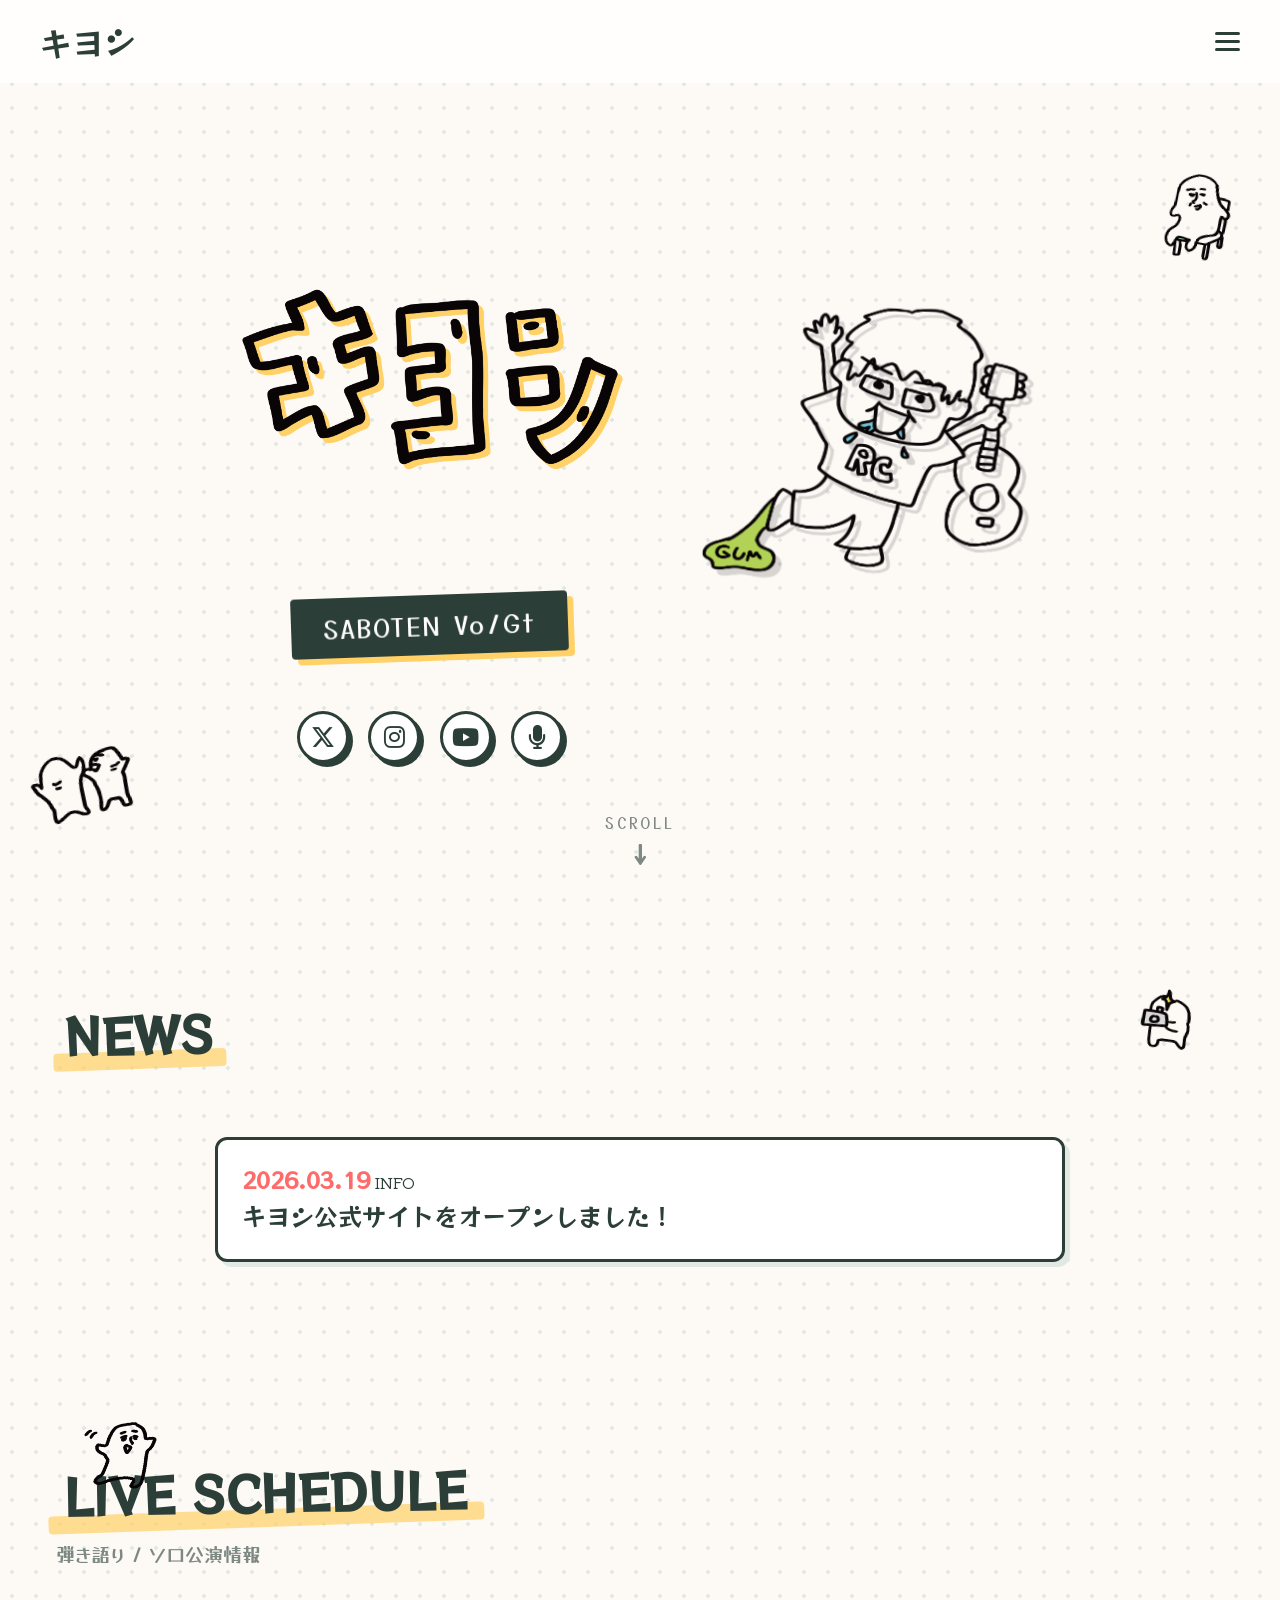
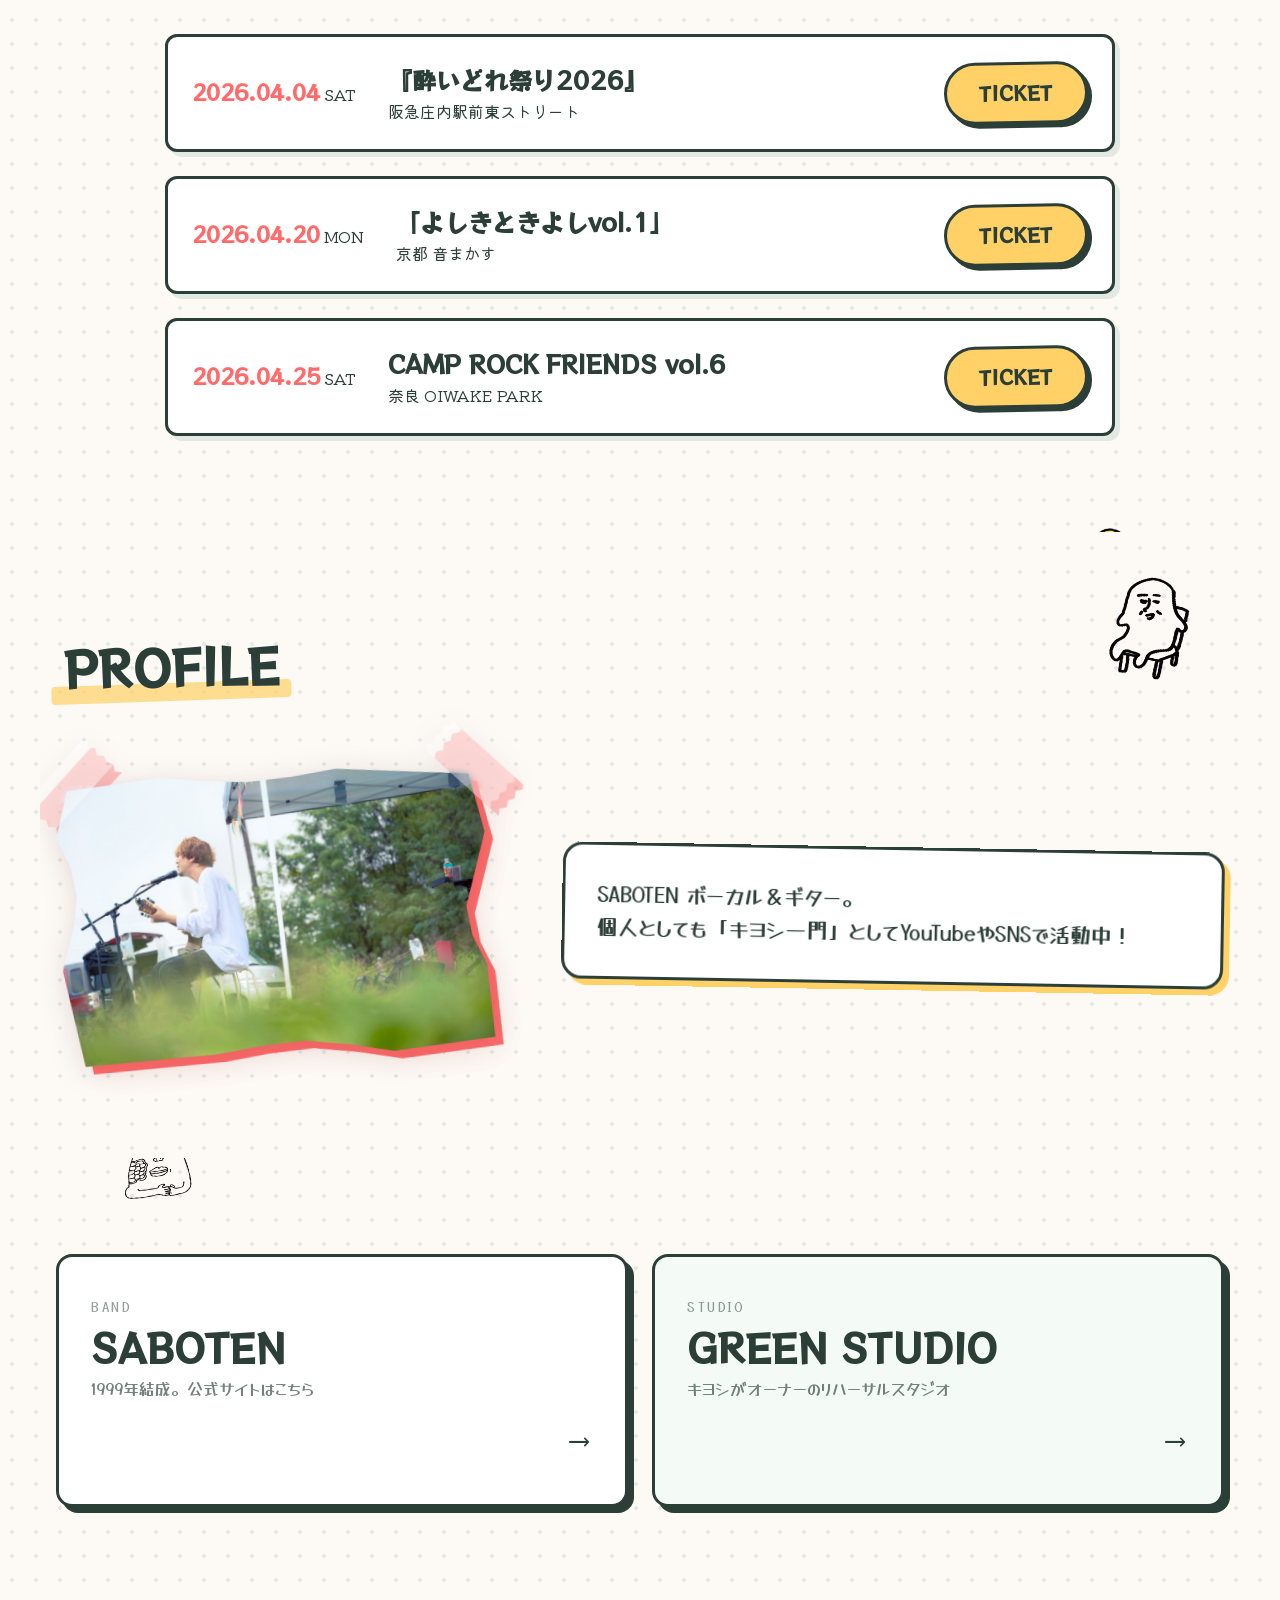
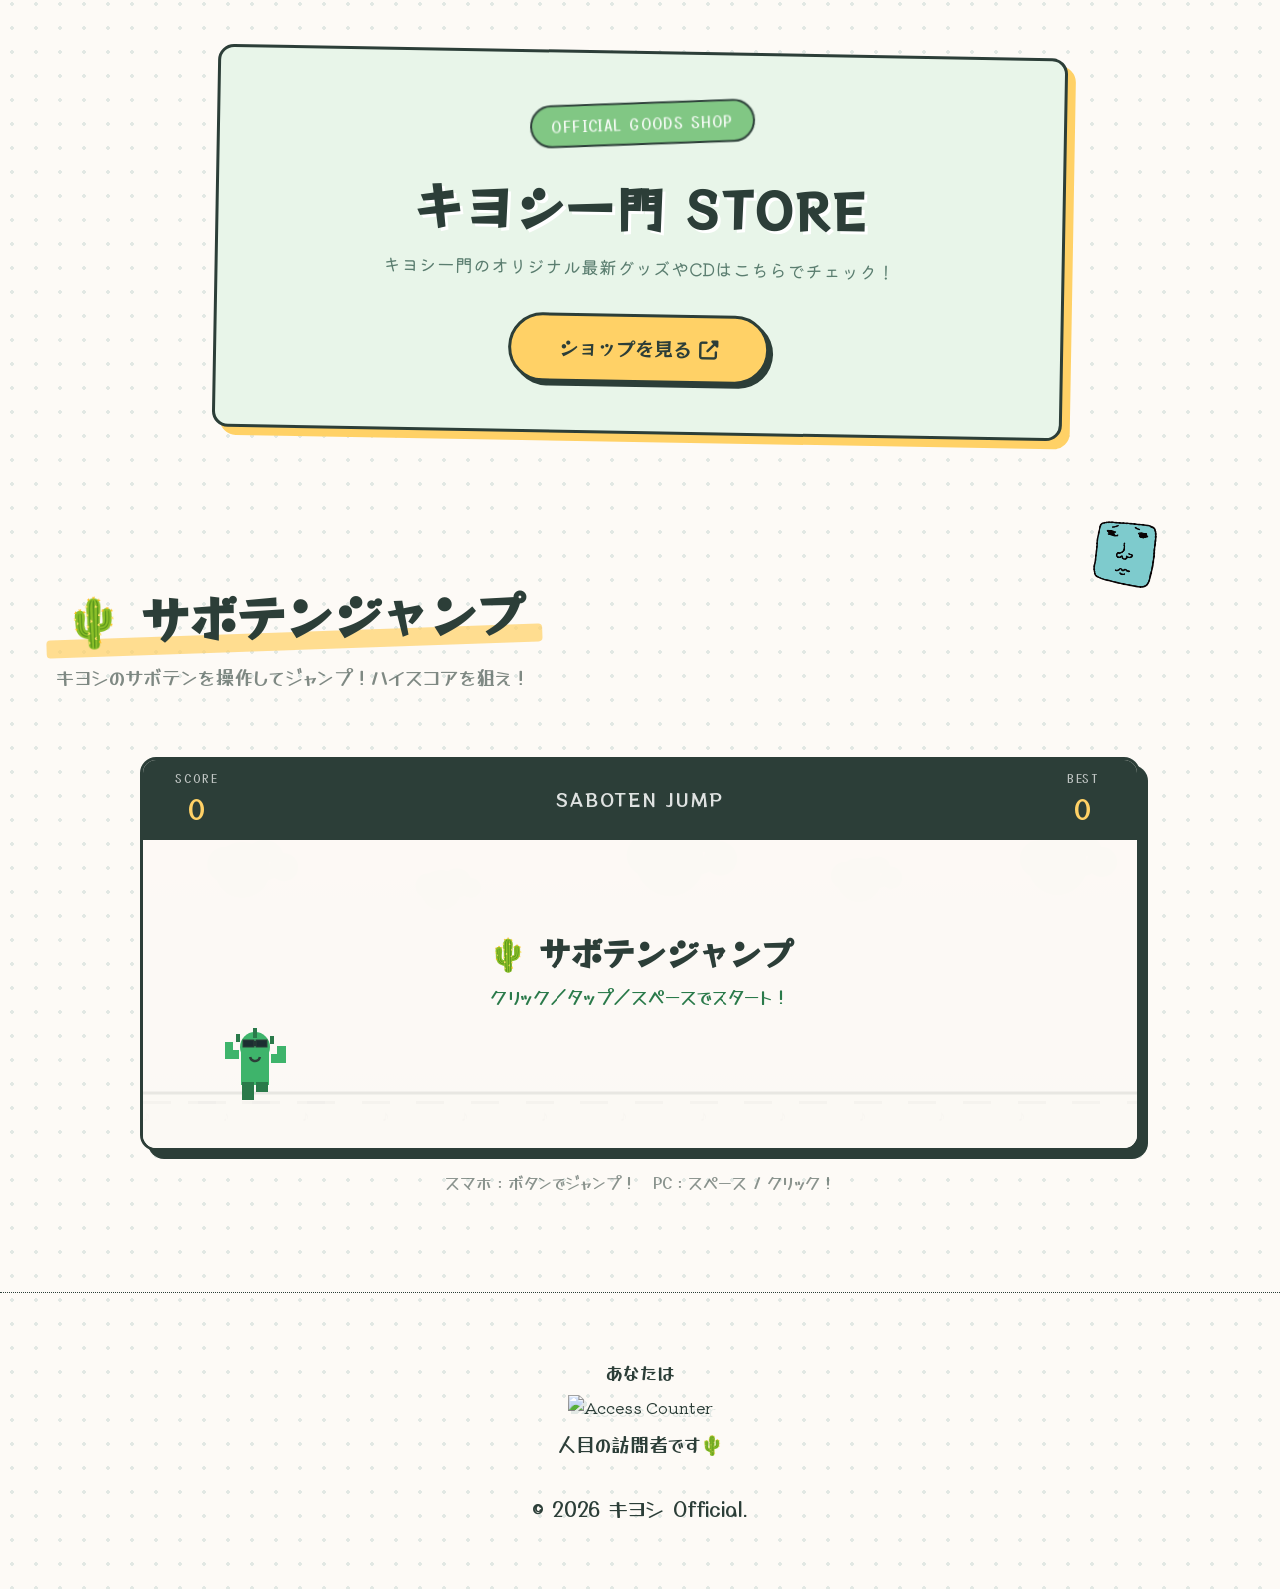
==== commit fd6bf980: "Add files via upload" ====
--- a/index.html
+++ b/index.html
@@ -212,6 +212,11 @@
     <!-- Footer -->
     <footer class="footer">
         <div class="container">
+            <div class="access-counter" style="text-align: center; margin-bottom: 2rem;">
+                <p class="hand-drawn" style="font-size: 1.2rem; margin-bottom: 0.5rem; color: var(--color-text-dark);">あなたは</p>
+                <img src="https://profile-counter.glitch.me/kiyoshi_official/count.svg" alt="Access Counter" style="display: inline-block; filter: drop-shadow(3px 3px 0 var(--color-gray));">
+                <p class="hand-drawn" style="font-size: 1.2rem; margin-top: 0.5rem; color: var(--color-text-dark);">人目の訪問者です🌵</p>
+            </div>
             <div class="footer-bottom">
                 <p class="hand-drawn-p">&copy; 2026 キヨシ Official.</p>
             </div>
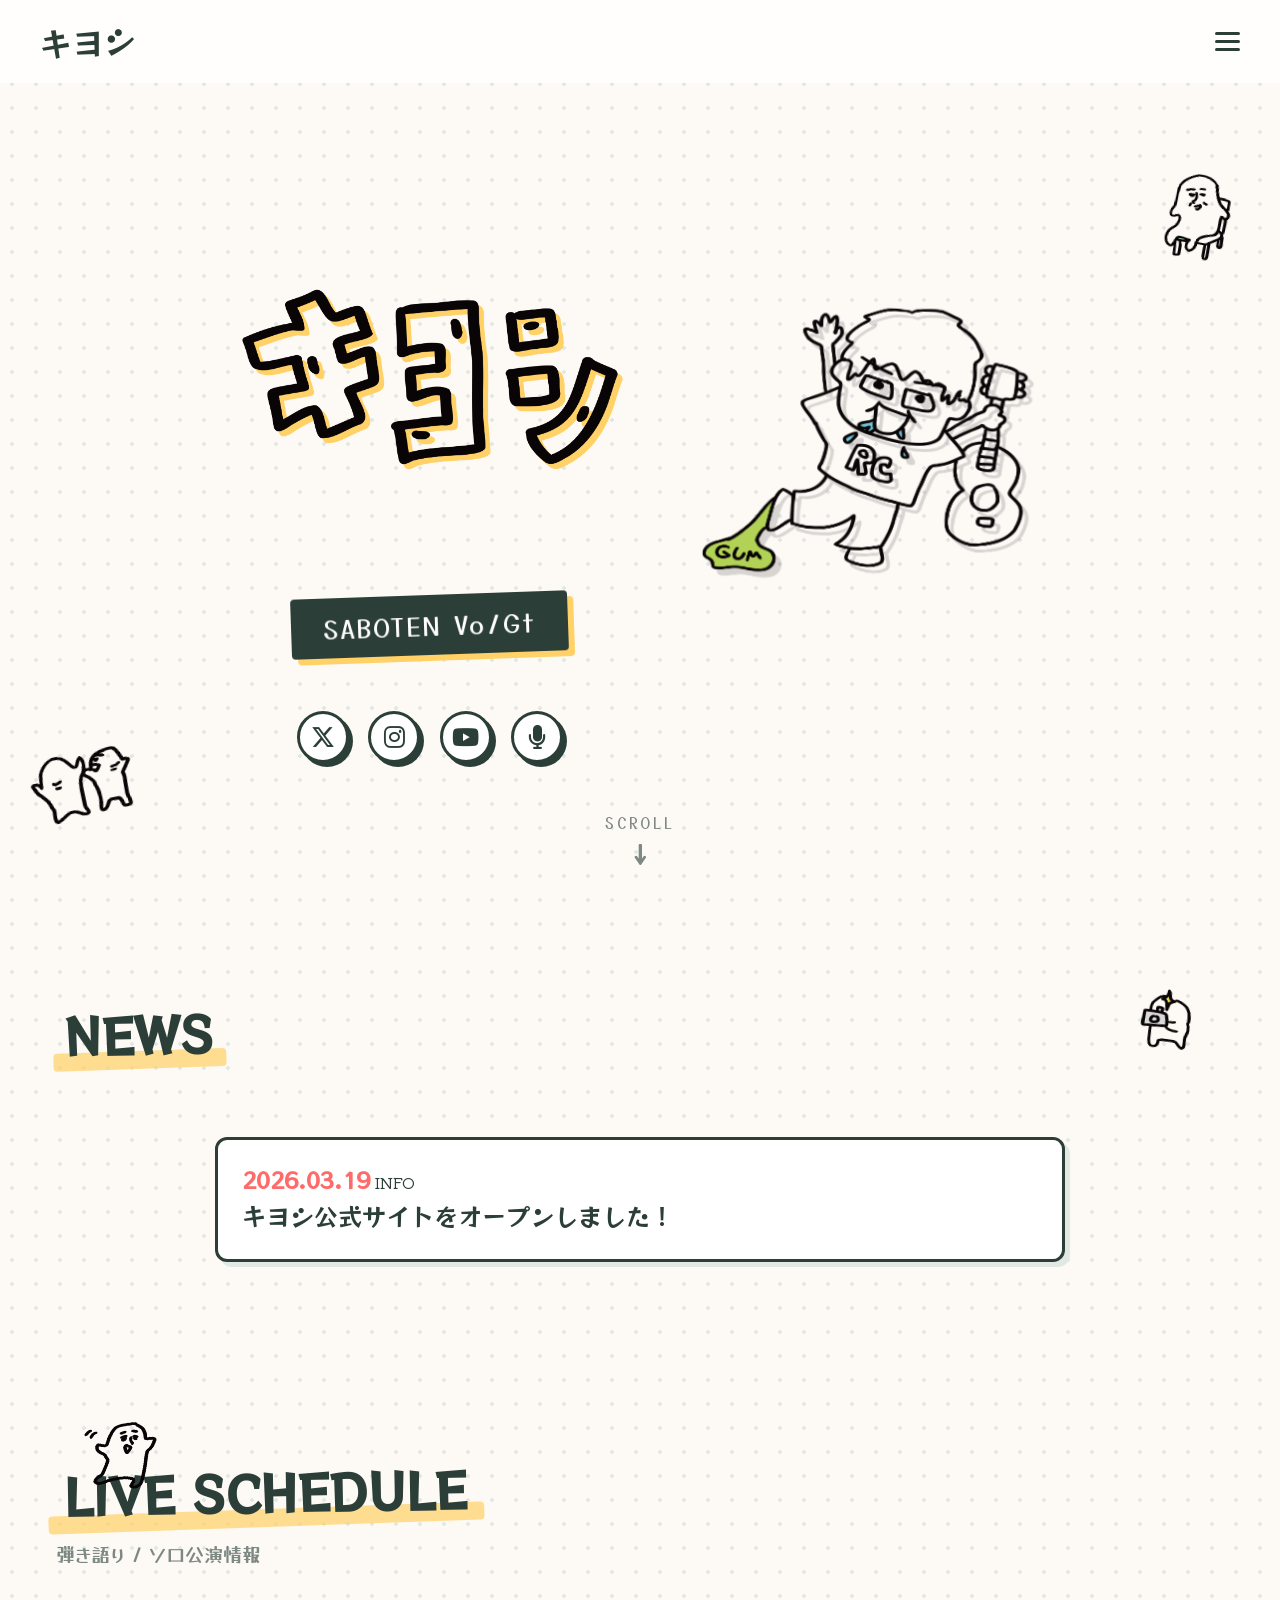
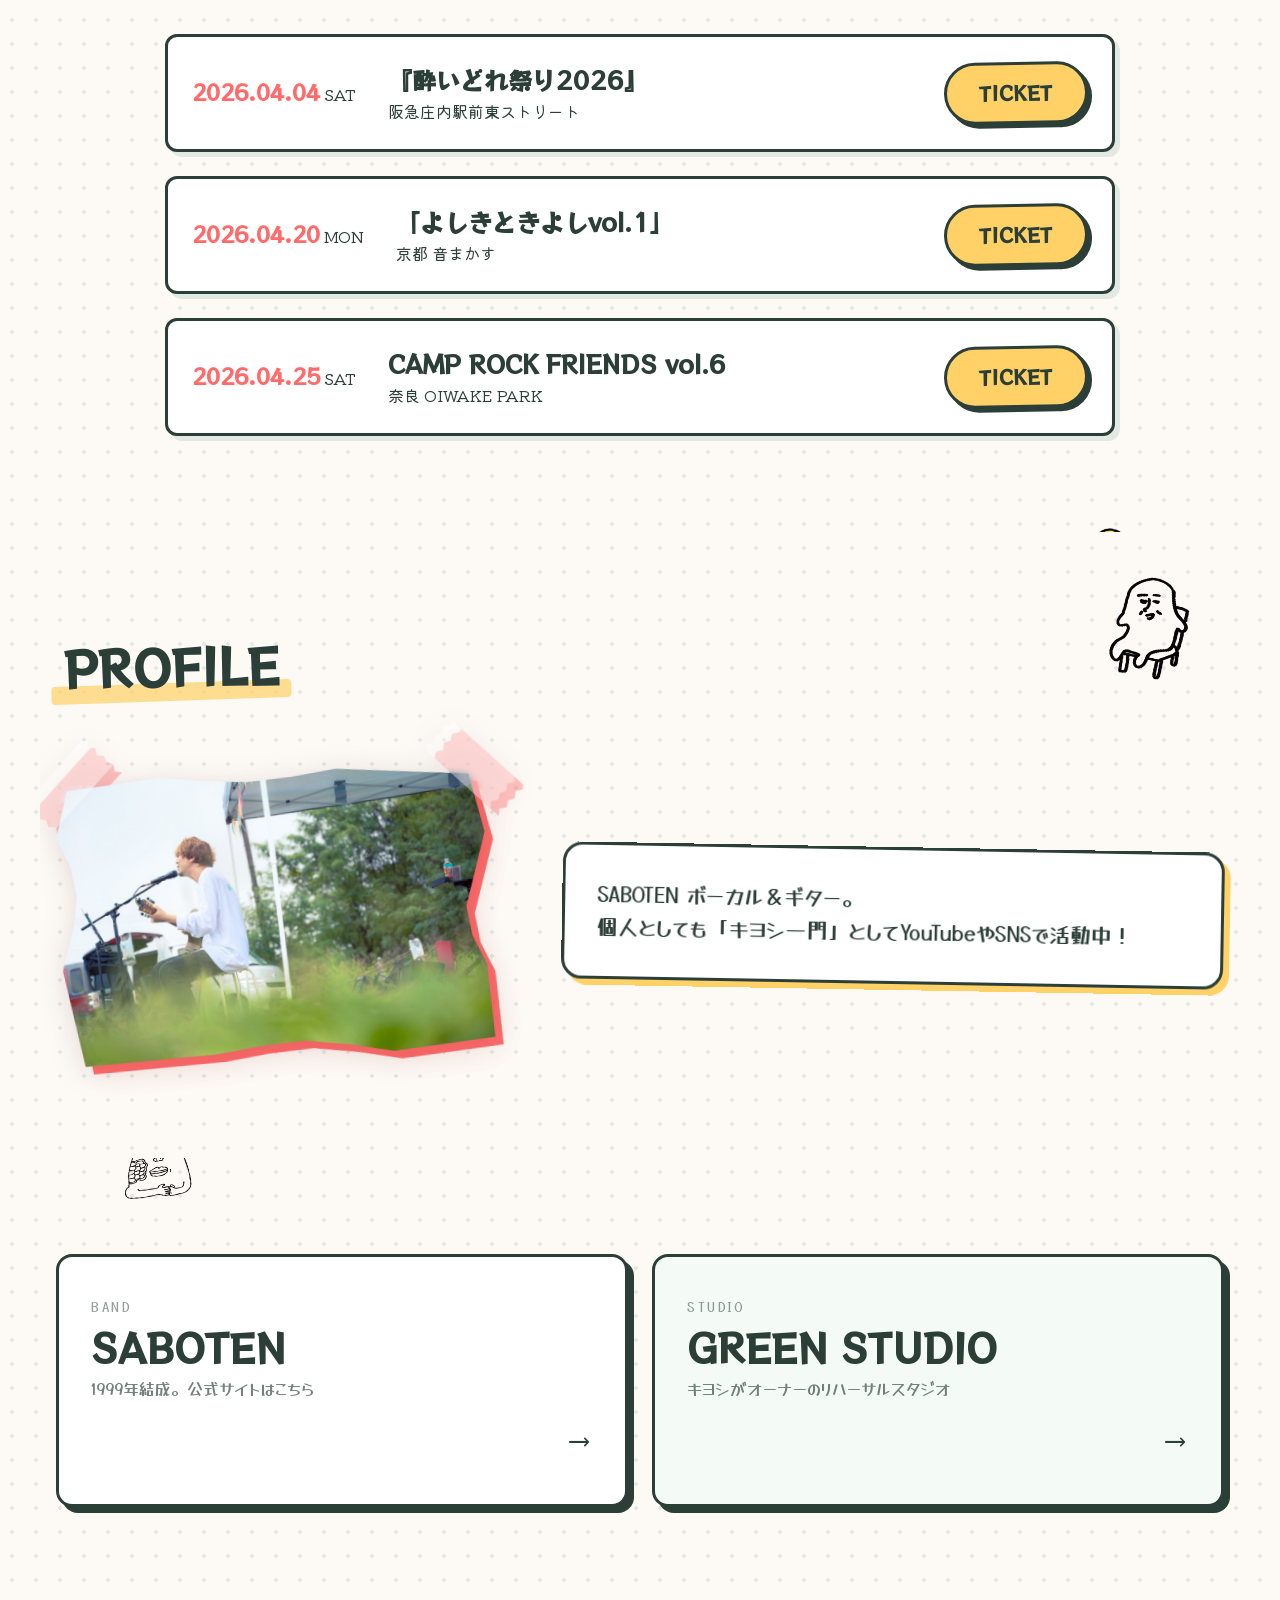
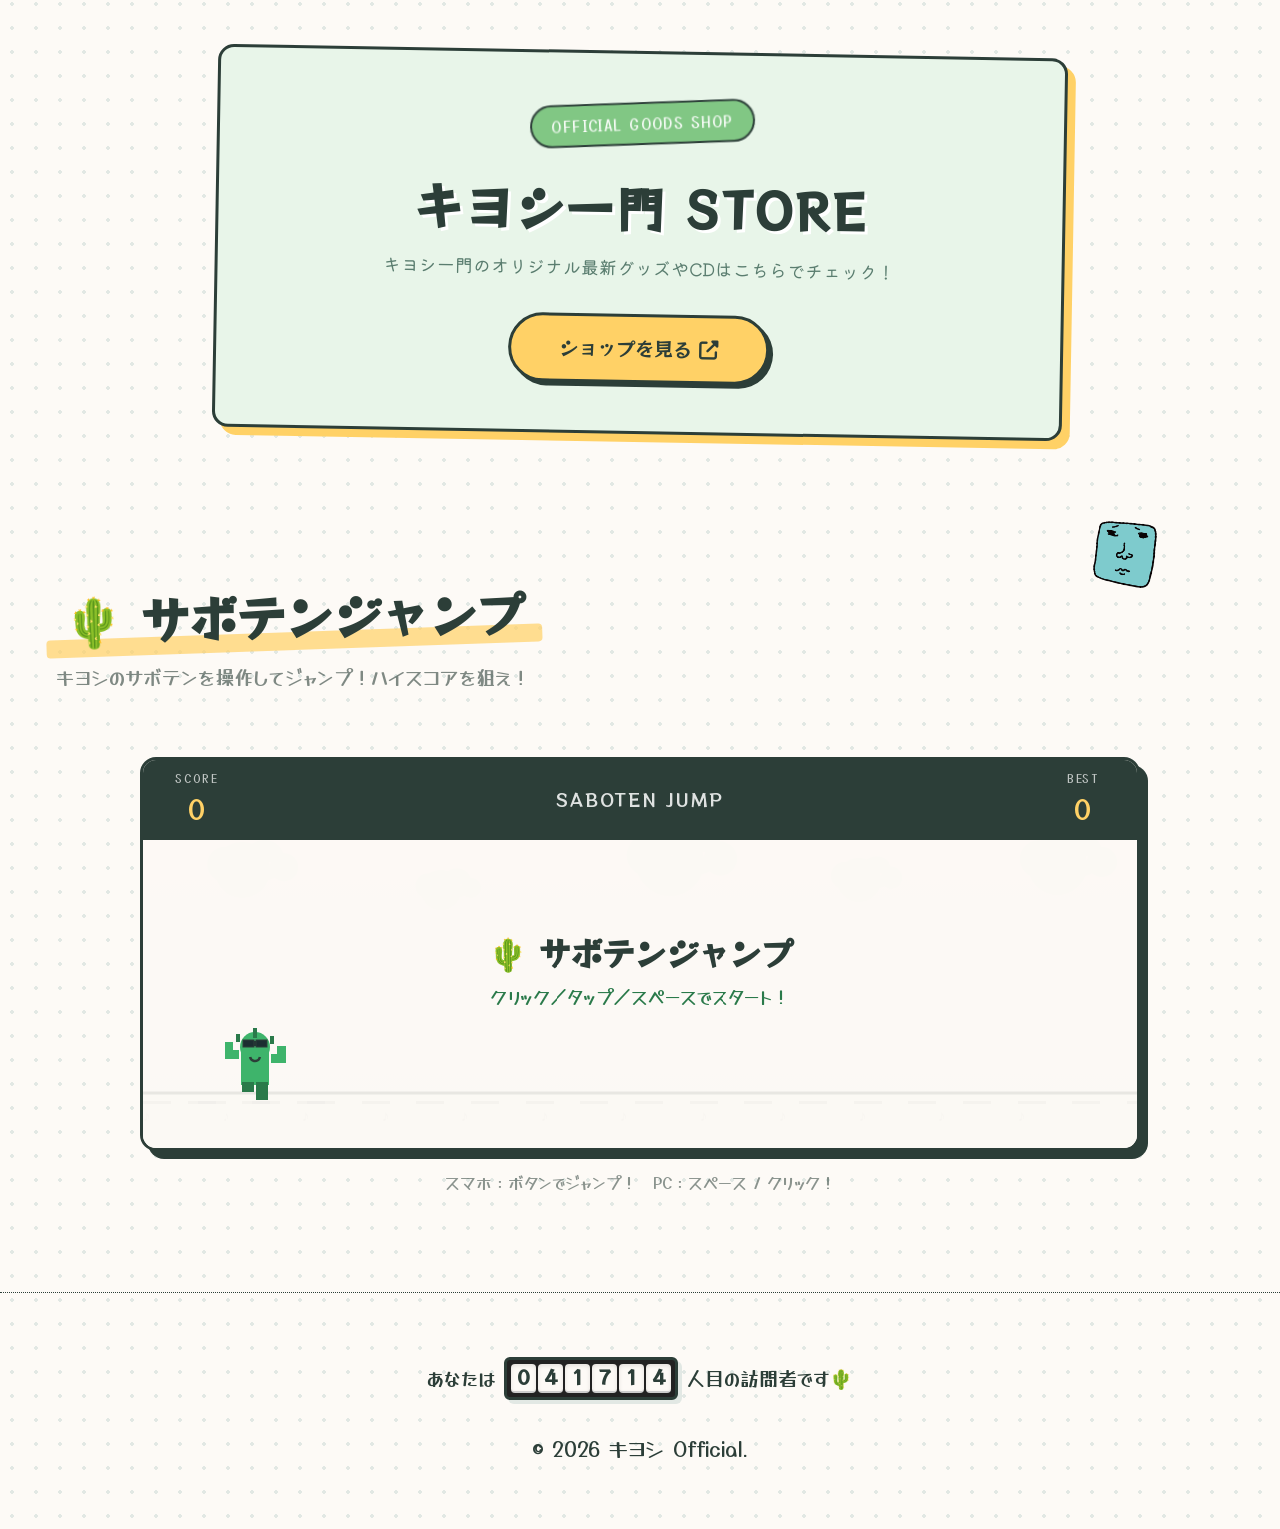
==== commit abb04b78: "Add files via upload" ====
--- a/index.html
+++ b/index.html
@@ -212,10 +212,15 @@
     <!-- Footer -->
     <footer class="footer">
         <div class="container">
-            <div class="access-counter" style="text-align: center; margin-bottom: 2rem;">
-                <p class="hand-drawn" style="font-size: 1.2rem; margin-bottom: 0.5rem; color: var(--color-text-dark);">あなたは</p>
-                <img src="https://profile-counter.glitch.me/kiyoshi_official/count.svg" alt="Access Counter" style="display: inline-block; filter: drop-shadow(3px 3px 0 var(--color-gray));">
-                <p class="hand-drawn" style="font-size: 1.2rem; margin-top: 0.5rem; color: var(--color-text-dark);">人目の訪問者です🌵</p>
+            <div class="access-counter" style="text-align: center; margin-bottom: 2rem; display: flex; justify-content: center; align-items: center; gap: 0.5rem; flex-wrap: wrap;">
+                <span class="hand-drawn" style="font-size: 1.2rem; color: var(--color-text-dark);">あなたは</span>
+                
+                <!-- Native HTML Counter -->
+                <div id="visit-counter" style="display: flex; gap: 2px; background: #222; padding: 4px; border: 3px solid var(--color-text-dark); border-radius: 6px; box-shadow: 4px 4px 0 var(--color-gray);">
+                    <!-- Digits will be injected here by script.js -->
+                </div>
+
+                <span class="hand-drawn" style="font-size: 1.2rem; color: var(--color-text-dark);">人目の訪問者です🌵</span>
             </div>
             <div class="footer-bottom">
                 <p class="hand-drawn-p">&copy; 2026 キヨシ Official.</p>
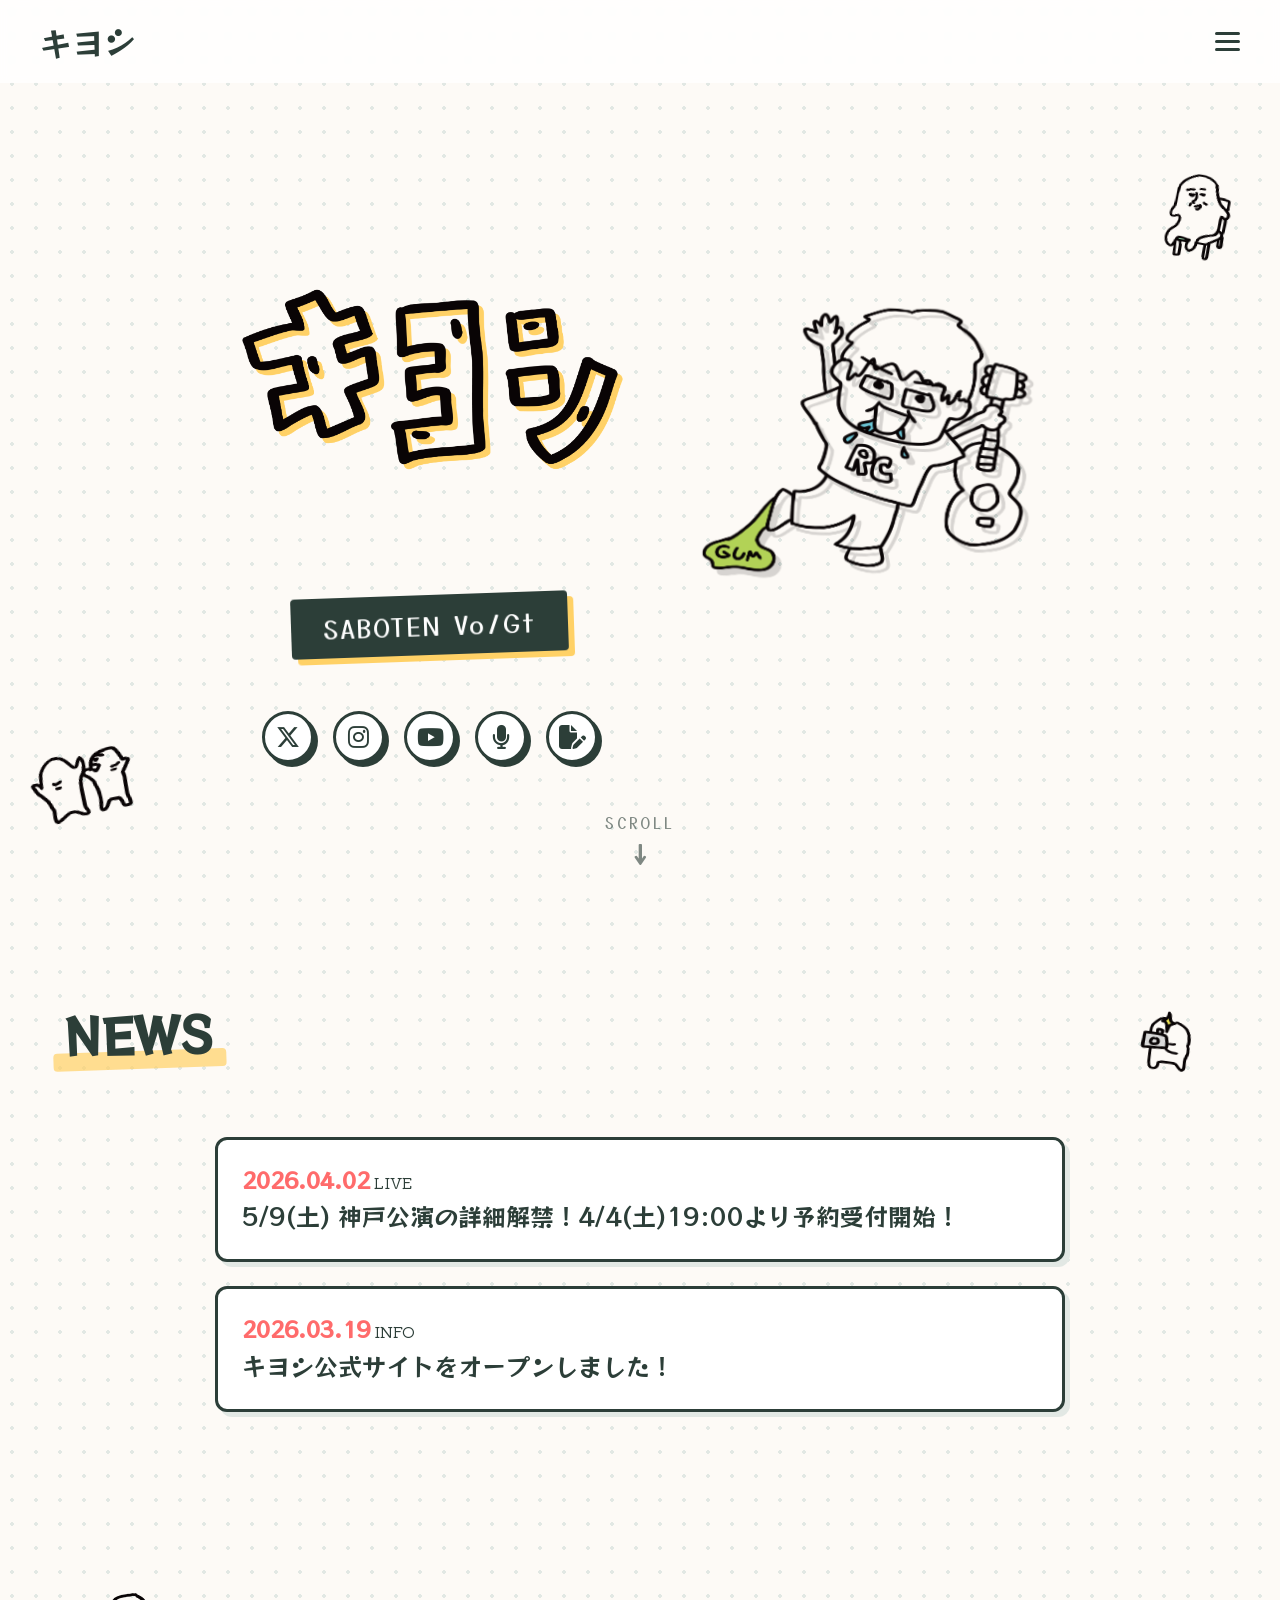
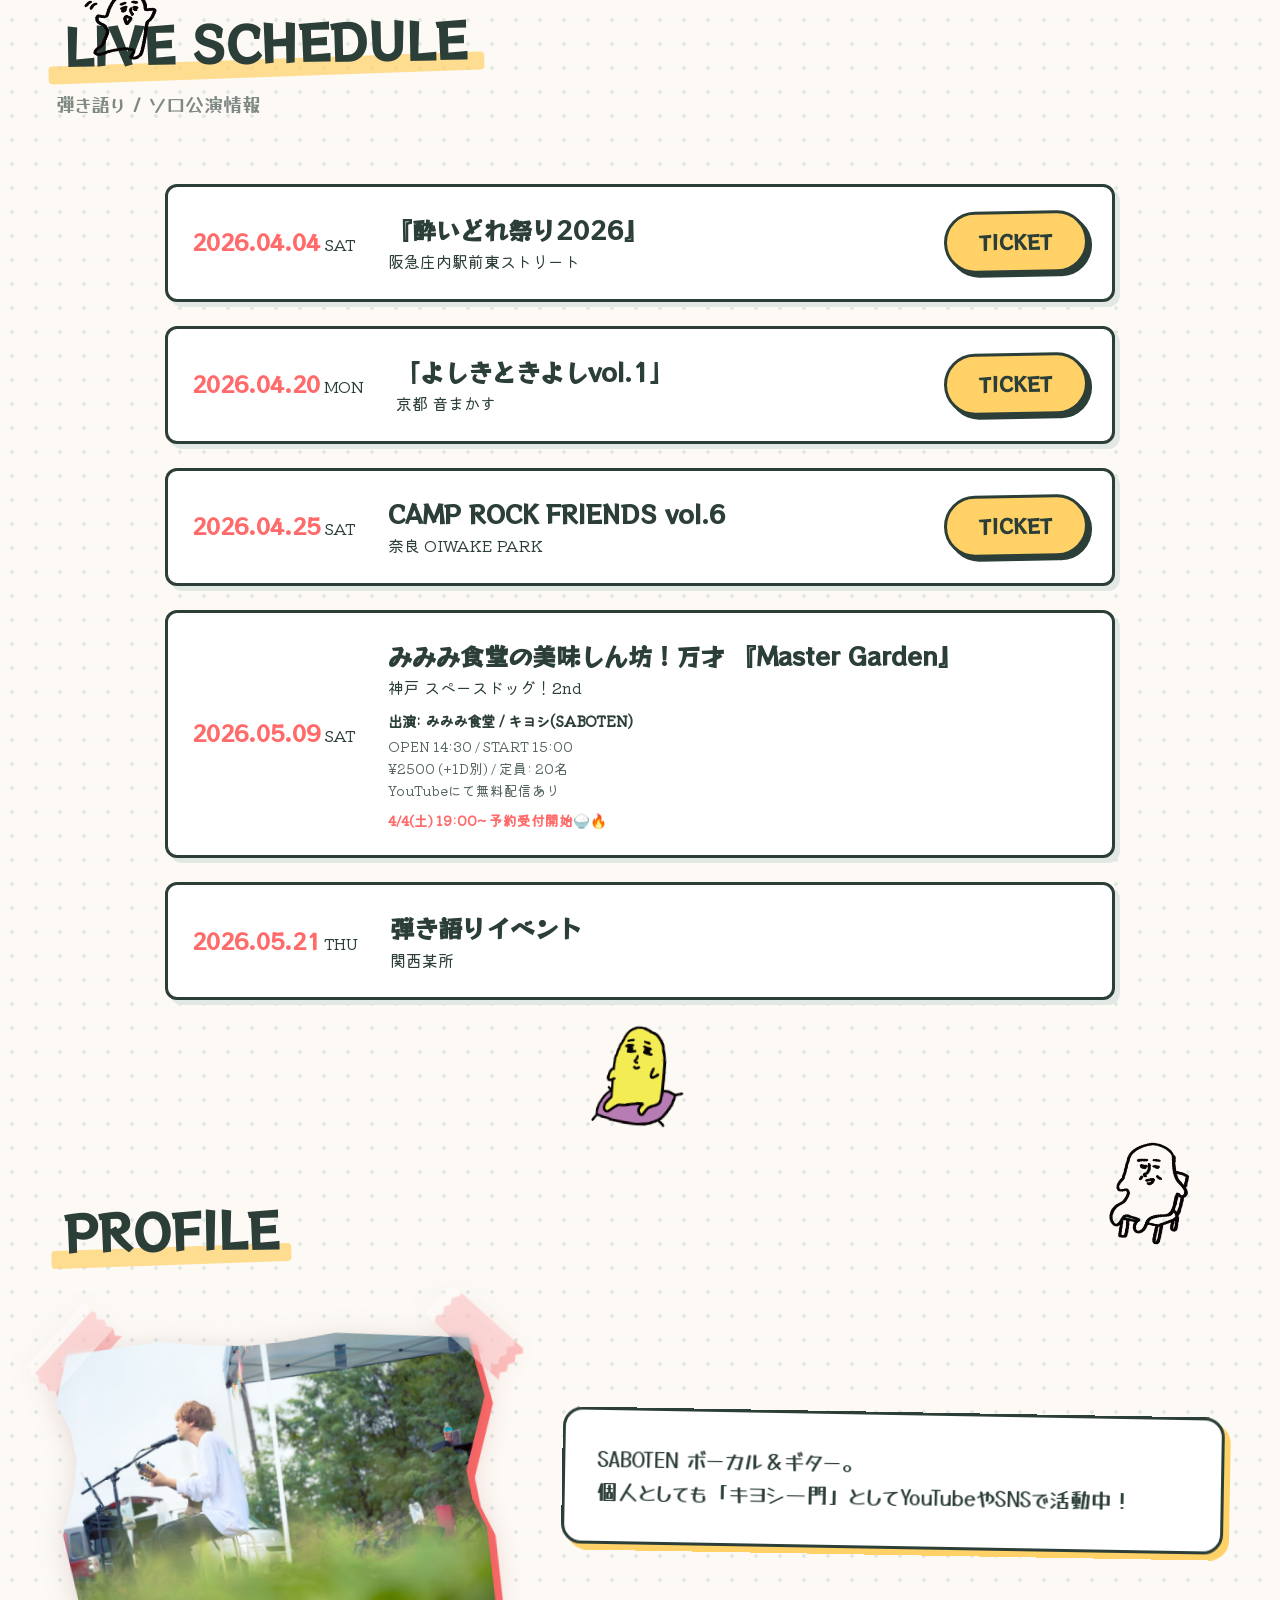
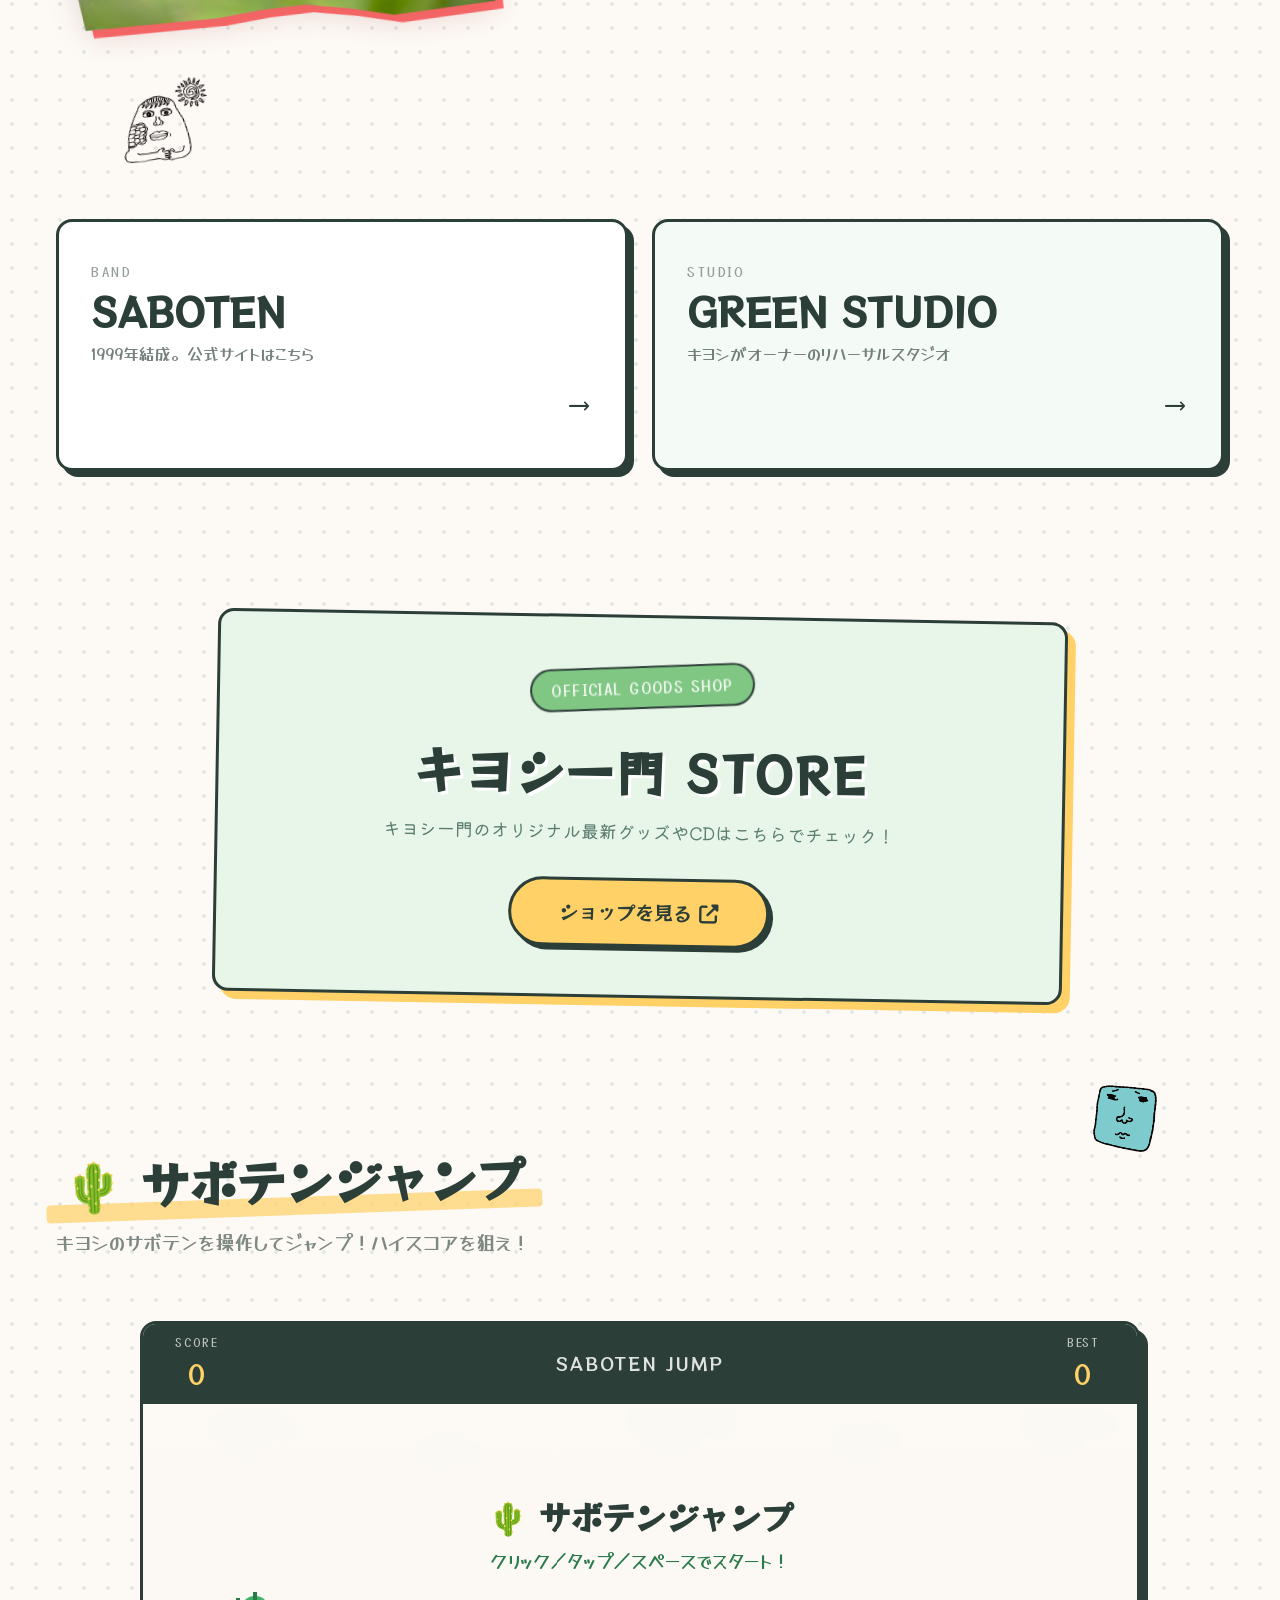
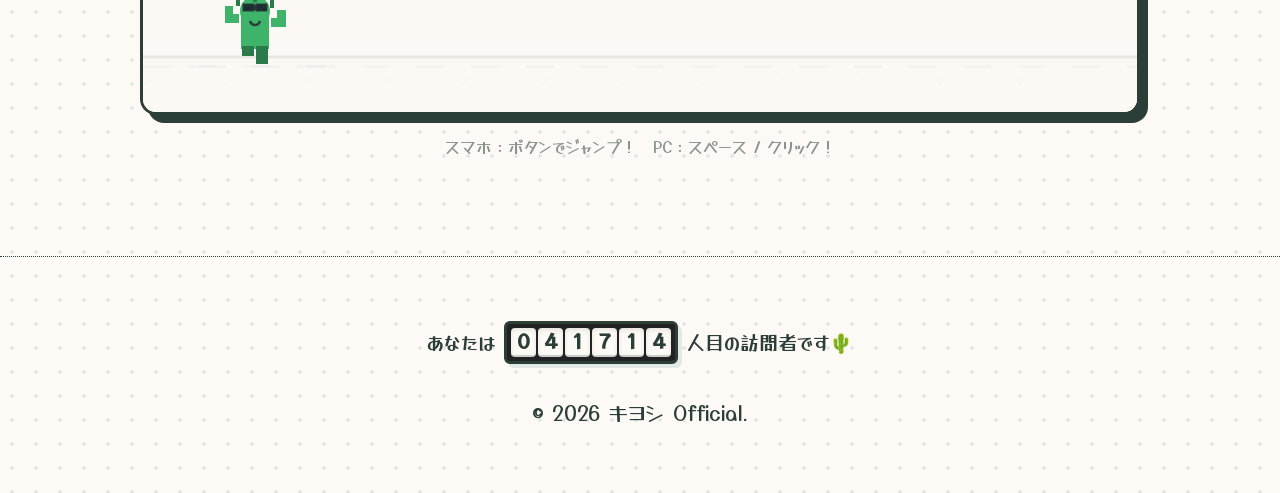
==== commit 3d1a51cb: "Add files via upload" ====
--- a/index.html
+++ b/index.html
@@ -74,6 +74,9 @@
                         <a href="https://stand.fm/channels/5f6aadbef04555115d008468" target="_blank" rel="noopener noreferrer" class="social-icon-link" data-label="stand.fm">
                             <i class="fa-solid fa-microphone"></i>
                         </a>
+                        <a href="https://note.com/kiyoshi_saboten" target="_blank" rel="noopener noreferrer" class="social-icon-link" data-label="note">
+                            <i class="fa-solid fa-file-pen"></i>
+                        </a>
                     </div>
                 </div>
             </div>
--- a/styles.css
+++ b/styles.css
@@ -680,6 +680,7 @@
 .social-icon-link:nth-child(2):hover { background: linear-gradient(135deg, #f09433, #e6683c, #dc2743, #cc2366, #bc1888); color: #fff; }
 .social-icon-link:nth-child(3):hover { background: #ff0000; color: #fff; box-shadow: 6px 6px 0 #cc0000; }
 .social-icon-link:nth-child(4):hover { background: #00b5ad; color: #fff; box-shadow: 6px 6px 0 #008f8a; }
+.social-icon-link:nth-child(5):hover { background: #41c9b4; color: #fff; box-shadow: 6px 6px 0 #288c7d; }
 
 /* ===================== */
 /* Store Section         */
@@ -901,10 +902,13 @@
     /* Sections */
     .section { padding: 4rem 1rem 3rem; scroll-margin-top: 60px; }
 
-    /* Prevent any section overflow */
-    .section, .container, .graffiti-box, .hero {
+    /* Prevent handling wrap breakage */
+    .container, .graffiti-box, .hero {
         max-width: 100%;
         overflow: hidden;
+    }
+    .section {
+        max-width: 100%;
     }
 
     /* Canvas: prevent horizontal overflow */
@@ -940,7 +944,7 @@
 /* セクションにはposition:relativeが必要 */
 .deco-section {
     position: relative;
-    overflow: hidden;
+    /* overflow: hidden; /* イラストの端がクリッピングされないように削除 */
 }
 
 /* 全デコ共通 */
@@ -964,13 +968,14 @@
 .deco-l1 { width: 120px; top: 5%; left: 2%; transform: rotate(-10deg); }
 .deco-l2 {
     width: 140px;
-    bottom: -15%; /* カードとカードの間に見えるように調整（座布団キャラ等） */
-    right: 5%;
+    bottom: -50px; /* 最下部の余白へ完全に逃し、カードとの被りを100%防止 */
+    left: 50%;
+    margin-left: -70px; /* 画面のド真ん中（何も要素がない安全地帯）に配置 */
     transform: rotate(5deg);
 }
 
 /* ── PROFILE ── */
-.deco-p1 { width: 130px; top: 5%; right: 2%; transform: rotate(12deg); }
+.deco-p1 { width: 130px; top: 5%; right: 2%; transform: rotate(12deg); } /* BOXと被らず、他の要素からも遠い元もと綺麗な位置 */
 
 /* ── SABOTEN/STUDIO ── */
 .deco-s1 { width: 130px; top: -15%; left: 5%; transform: rotate(-8deg); }
@@ -980,17 +985,19 @@
 
 /* モバイル: コンテンツが中央を占めるため、重なりを避けるためにさらに端へ、または上下へ */
 @media (max-width: 768px) {
-    .deco-h1  { width: 90px; left: 0; bottom: 0; opacity: 0.6; }
-    .deco-h2  { width: 70px; right: 0; top: 5%; opacity: 0.5; }
-    .deco-n1  { width: 70px; right: 0; top: 10%; opacity: 0.5; }
-    .deco-l1  { width: 80px; left: -5%; top: -5%; opacity: 0.5; }
-    .deco-l2  { width: 100px; right: -5%; bottom: -10%; opacity: 0.7; } /* 座布団キャラをあえて端へ */
-    .deco-p1  { width: 90px; right: 0; top: 0%; opacity: 0.6; }
-    .deco-s1  { width: 85px; left: -2%; top: -8%; opacity: 0.6; }
-    .deco-g1  { width: 80px; right: 0; top: -5%; opacity: 0.6; }
-}
-
-/* 極小スクリーンでは非表示 */
-@media (max-width: 420px) {
-    .deco-fixed { display: none; }
+    .deco-h1  { width: 80px; left: 2%; bottom: 2%; opacity: 0.9; }
+    .deco-h2  { width: 70px; right: 2%; top: 5%; opacity: 0.9; }
+    .deco-n1  { width: 70px; right: 2%; top: 5%; opacity: 0.9; }
+    .deco-l1  { width: 80px; left: 2%; top: 2%; opacity: 0.9; }
+    .deco-l2  { 
+        width: 90px; 
+        left: 50%; 
+        right: auto;
+        margin-left: -45px; 
+        bottom: -35px; 
+        opacity: 0.9; 
+    } /* 中央配置を引き継ぎつつモバイル用に縮小 */
+    .deco-p1  { width: 80px; right: 2%; top: 2%; opacity: 0.9; }
+    .deco-s1  { width: 80px; left: 2%; top: -5%; opacity: 0.9; }
+    .deco-g1  { width: 80px; right: 2%; top: 2%; opacity: 0.9; }
 }
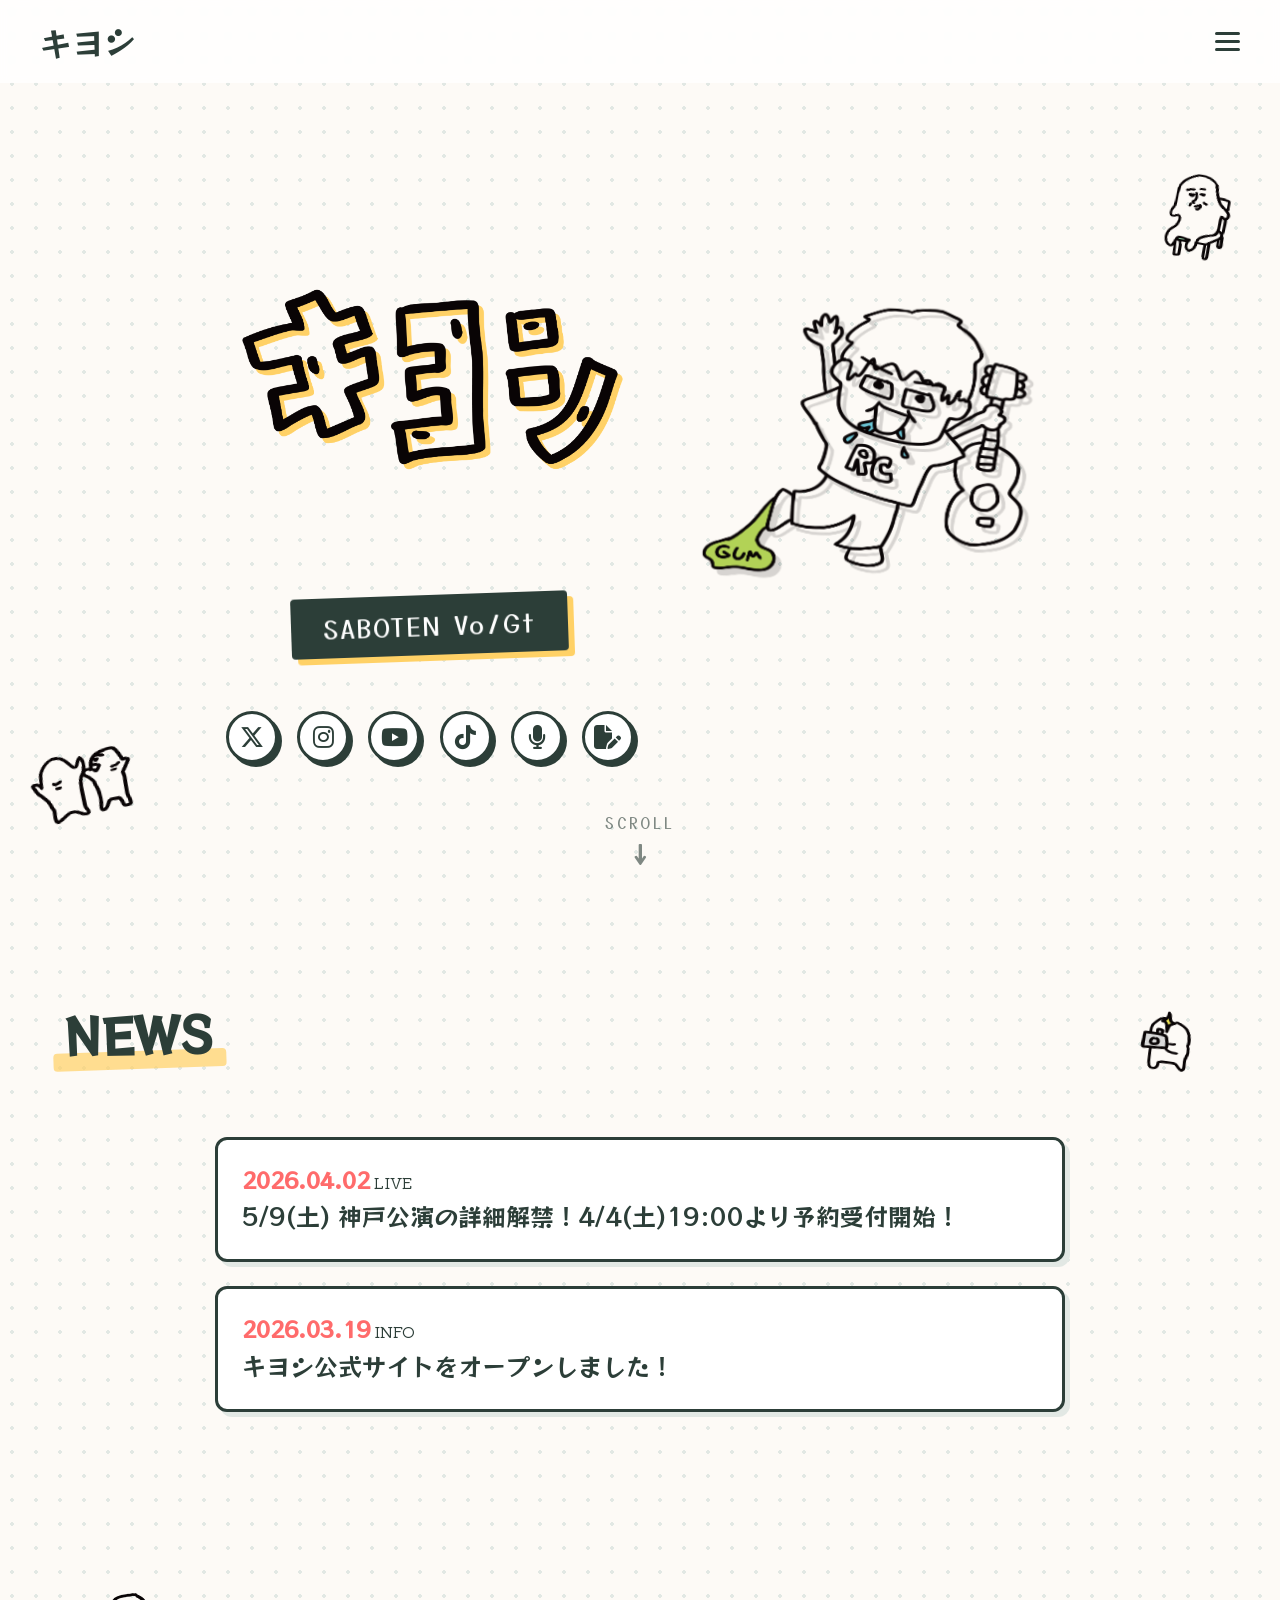
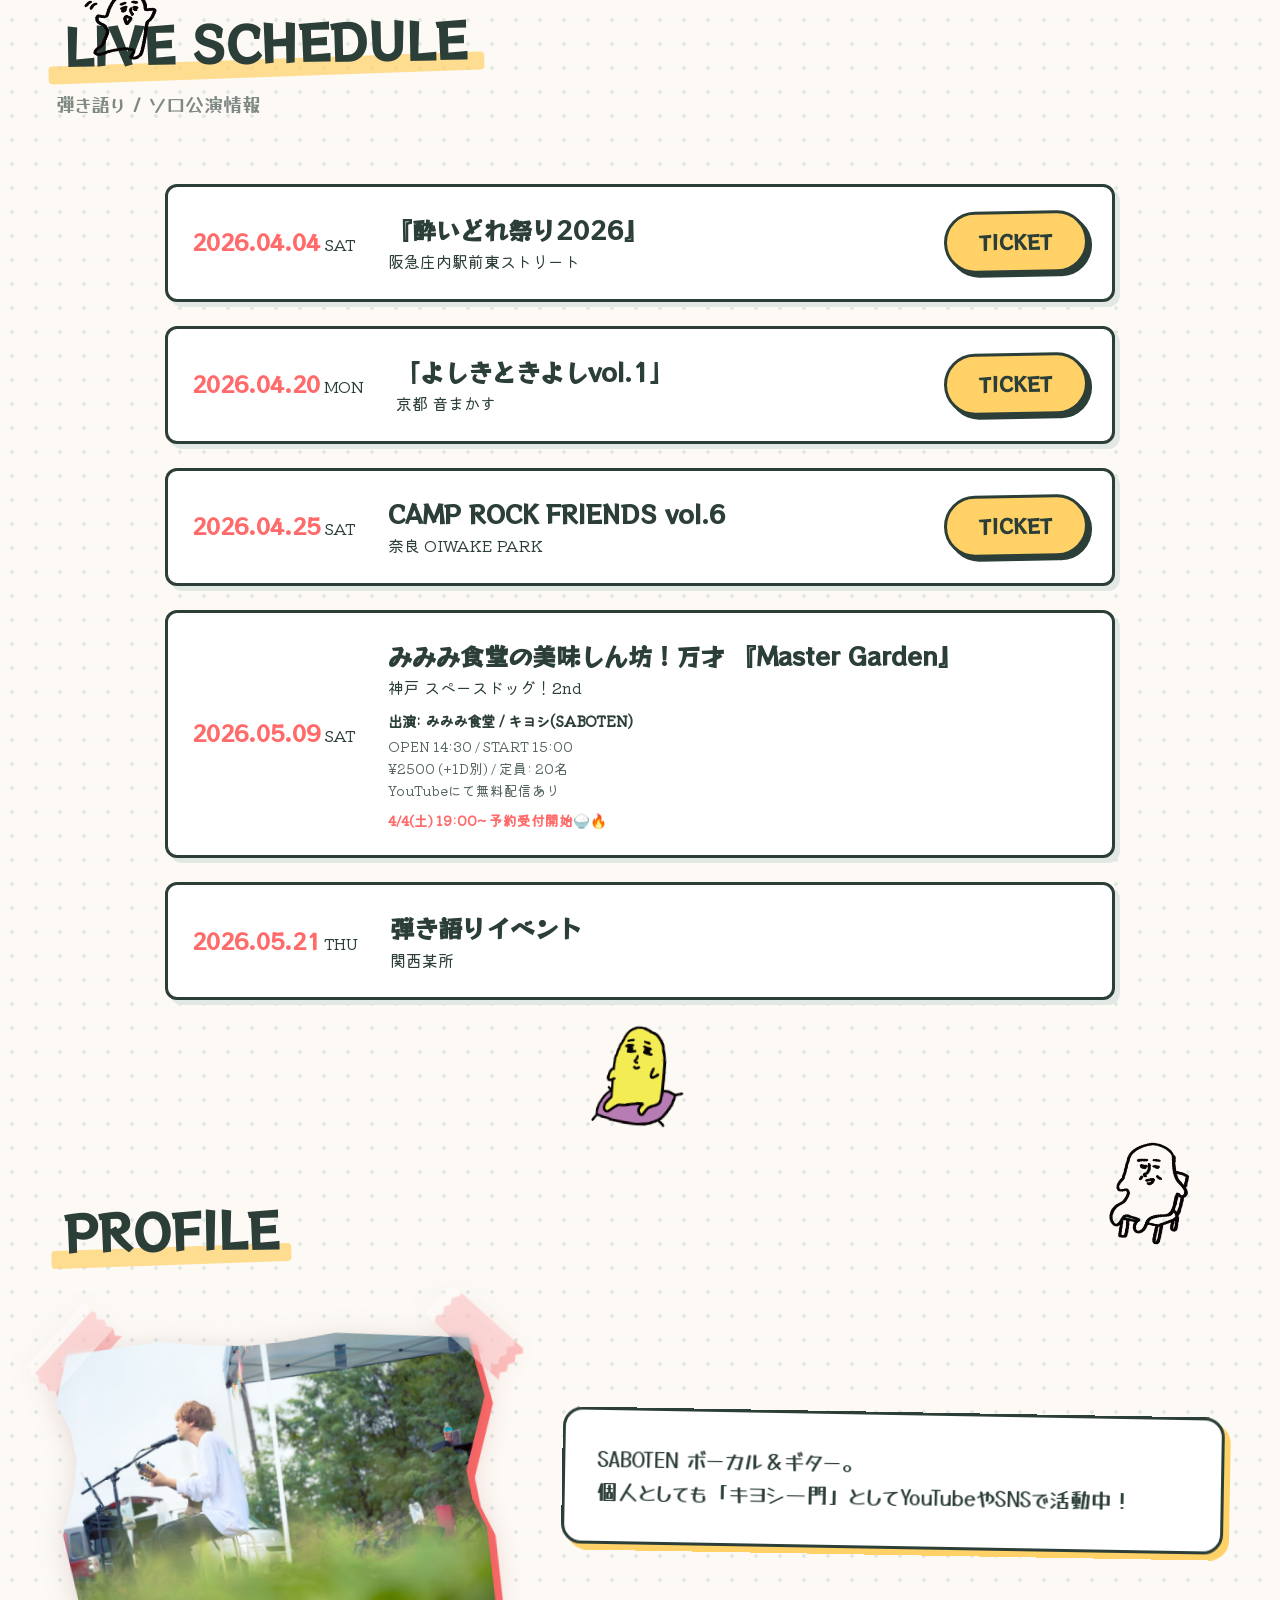
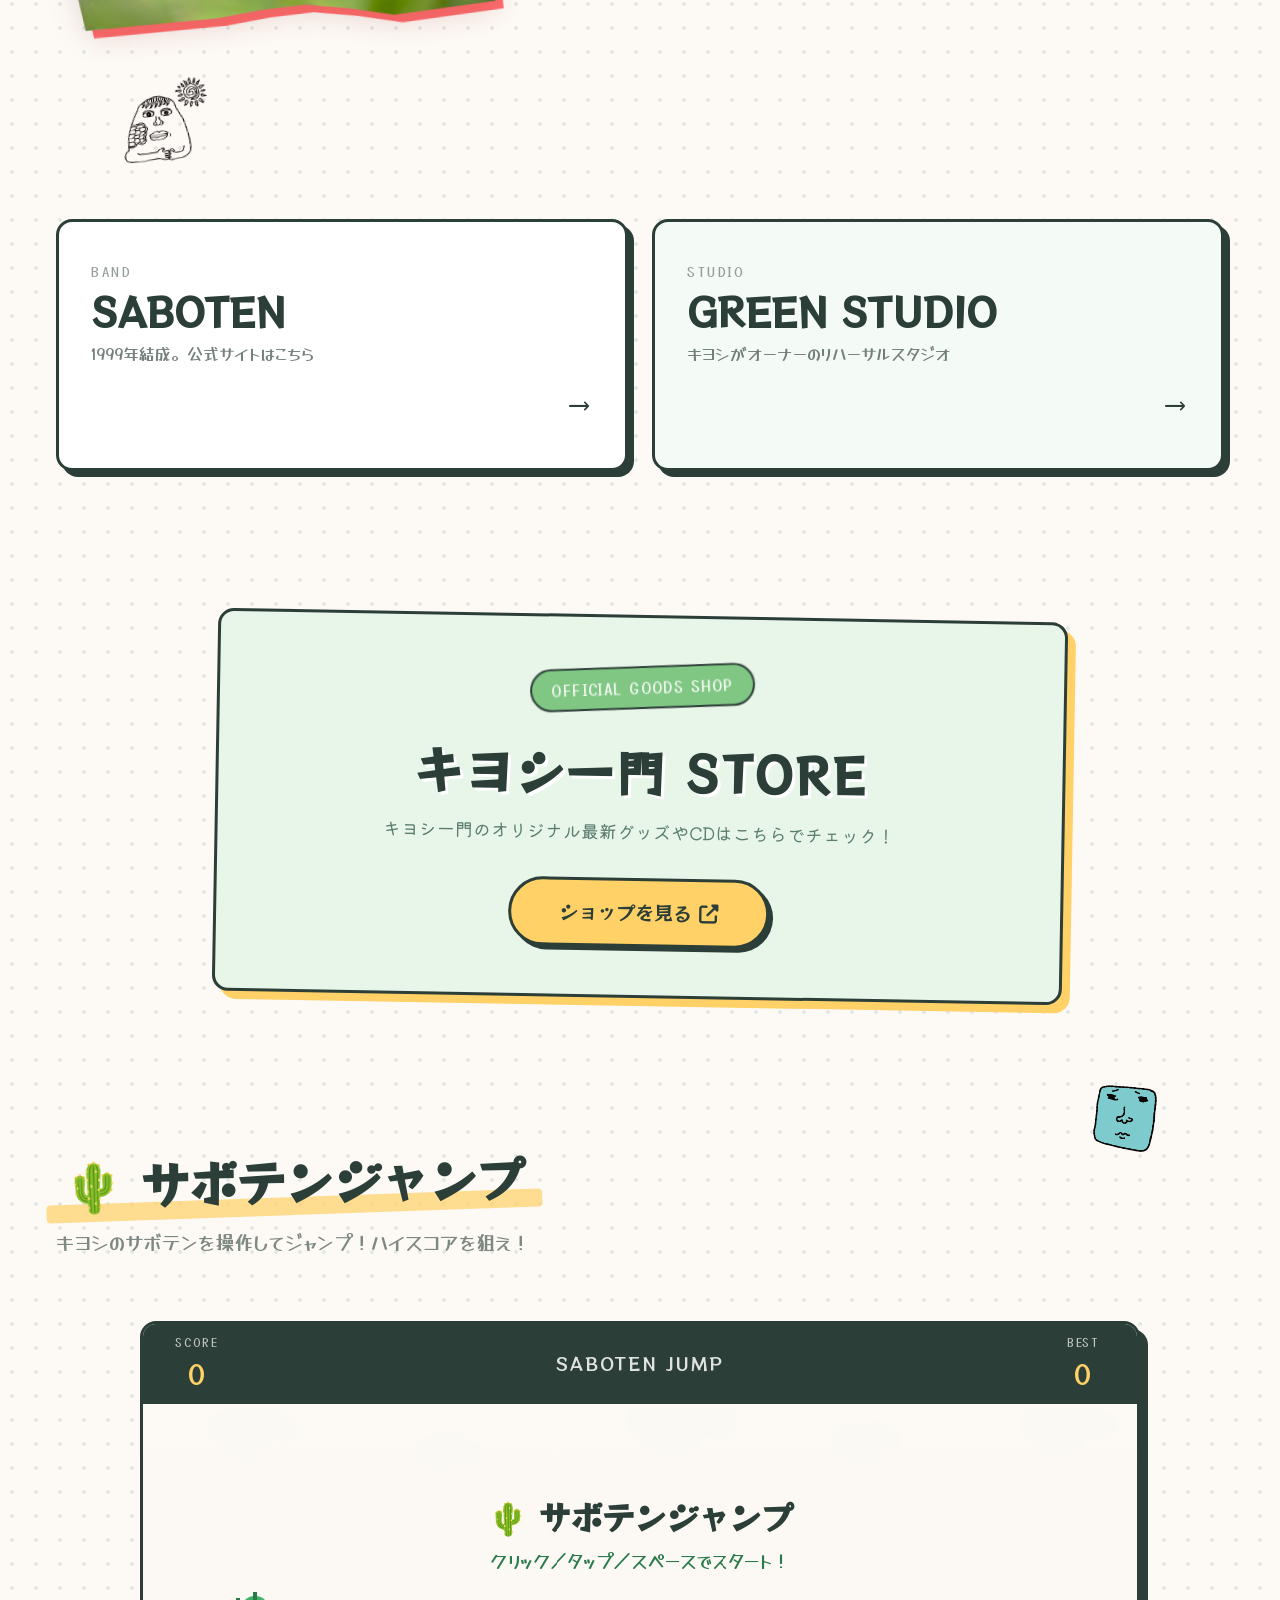
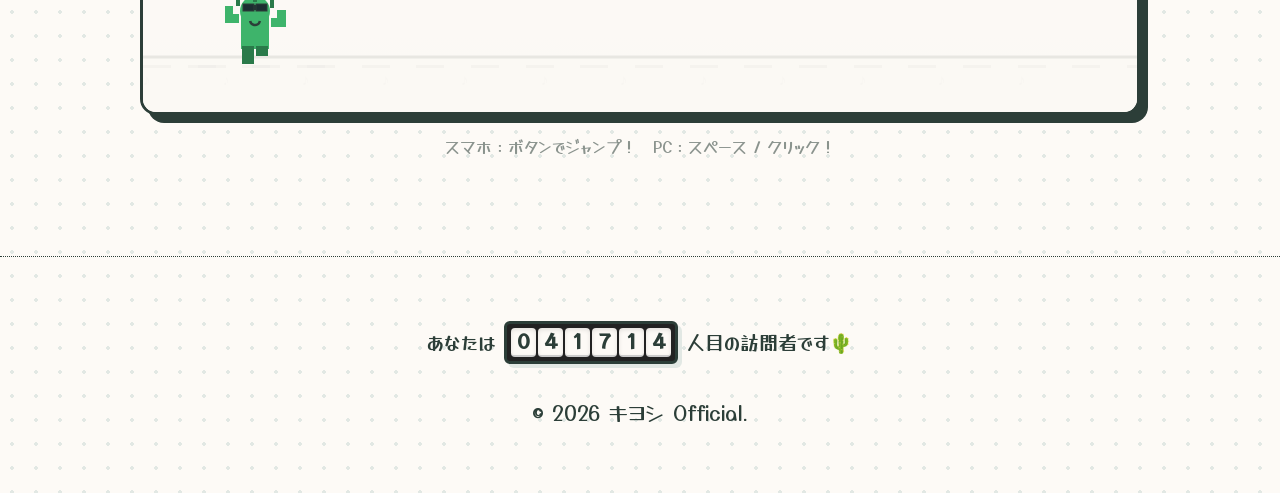
==== commit 42c5a365: "Add files via upload" ====
--- a/index.html
+++ b/index.html
@@ -71,6 +71,9 @@
                         <a href="https://www.youtube.com/@キヨシ一門" target="_blank" rel="noopener noreferrer" class="social-icon-link" data-label="YouTube">
                             <i class="fa-brands fa-youtube"></i>
                         </a>
+                        <a href="https://www.tiktok.com/@kiyoshi_saboten" target="_blank" rel="noopener noreferrer" class="social-icon-link" data-label="TikTok">
+                            <i class="fa-brands fa-tiktok"></i>
+                        </a>
                         <a href="https://stand.fm/channels/5f6aadbef04555115d008468" target="_blank" rel="noopener noreferrer" class="social-icon-link" data-label="stand.fm">
                             <i class="fa-solid fa-microphone"></i>
                         </a>
--- a/styles.css
+++ b/styles.css
@@ -679,8 +679,9 @@
 .social-icon-link:nth-child(1):hover { background: #000; color: #fff; box-shadow: 6px 6px 0 #333; }
 .social-icon-link:nth-child(2):hover { background: linear-gradient(135deg, #f09433, #e6683c, #dc2743, #cc2366, #bc1888); color: #fff; }
 .social-icon-link:nth-child(3):hover { background: #ff0000; color: #fff; box-shadow: 6px 6px 0 #cc0000; }
-.social-icon-link:nth-child(4):hover { background: #00b5ad; color: #fff; box-shadow: 6px 6px 0 #008f8a; }
-.social-icon-link:nth-child(5):hover { background: #41c9b4; color: #fff; box-shadow: 6px 6px 0 #288c7d; }
+.social-icon-link:nth-child(4):hover { background: #010101; color: #fff; box-shadow: 6px 6px 0 #ff0050; } /* TikTok */
+.social-icon-link:nth-child(5):hover { background: #00b5ad; color: #fff; box-shadow: 6px 6px 0 #008f8a; } /* stand.fm */
+.social-icon-link:nth-child(6):hover { background: #41c9b4; color: #fff; box-shadow: 6px 6px 0 #288c7d; } /* note */
 
 /* ===================== */
 /* Store Section         */
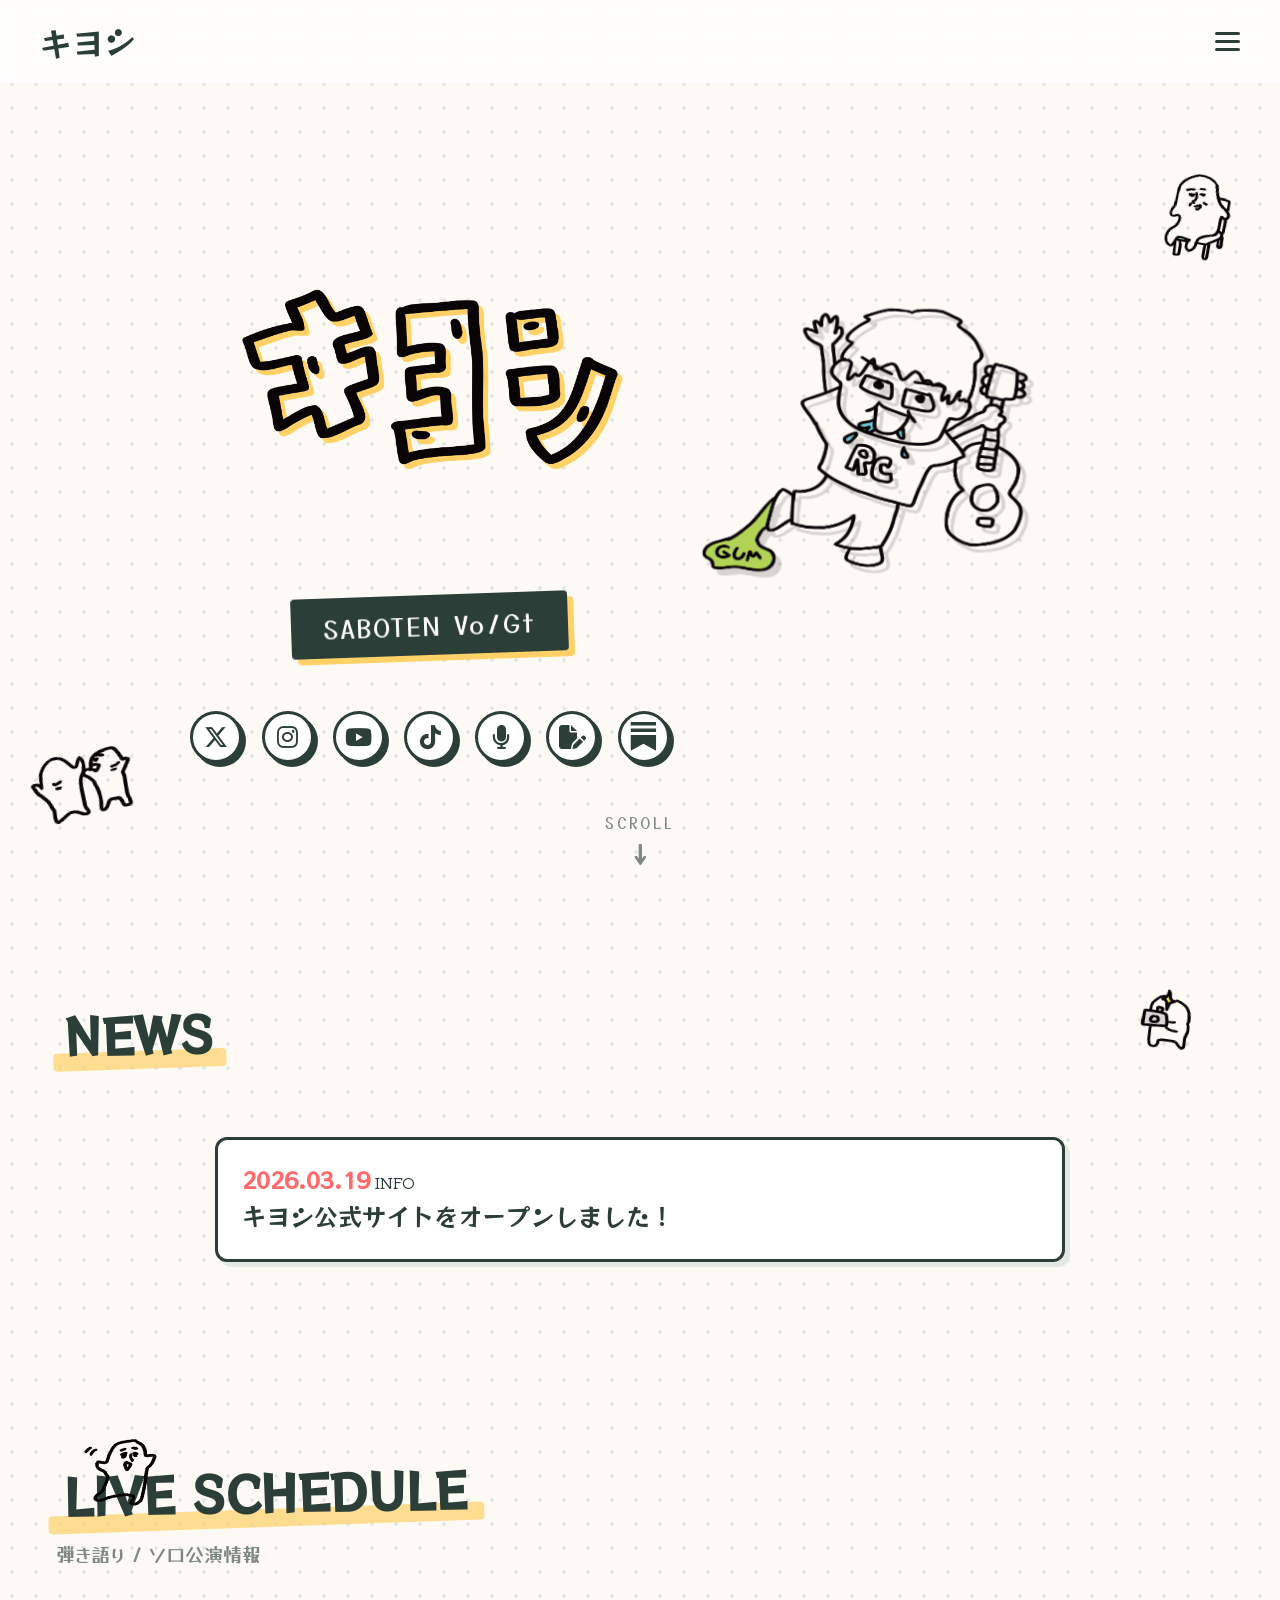
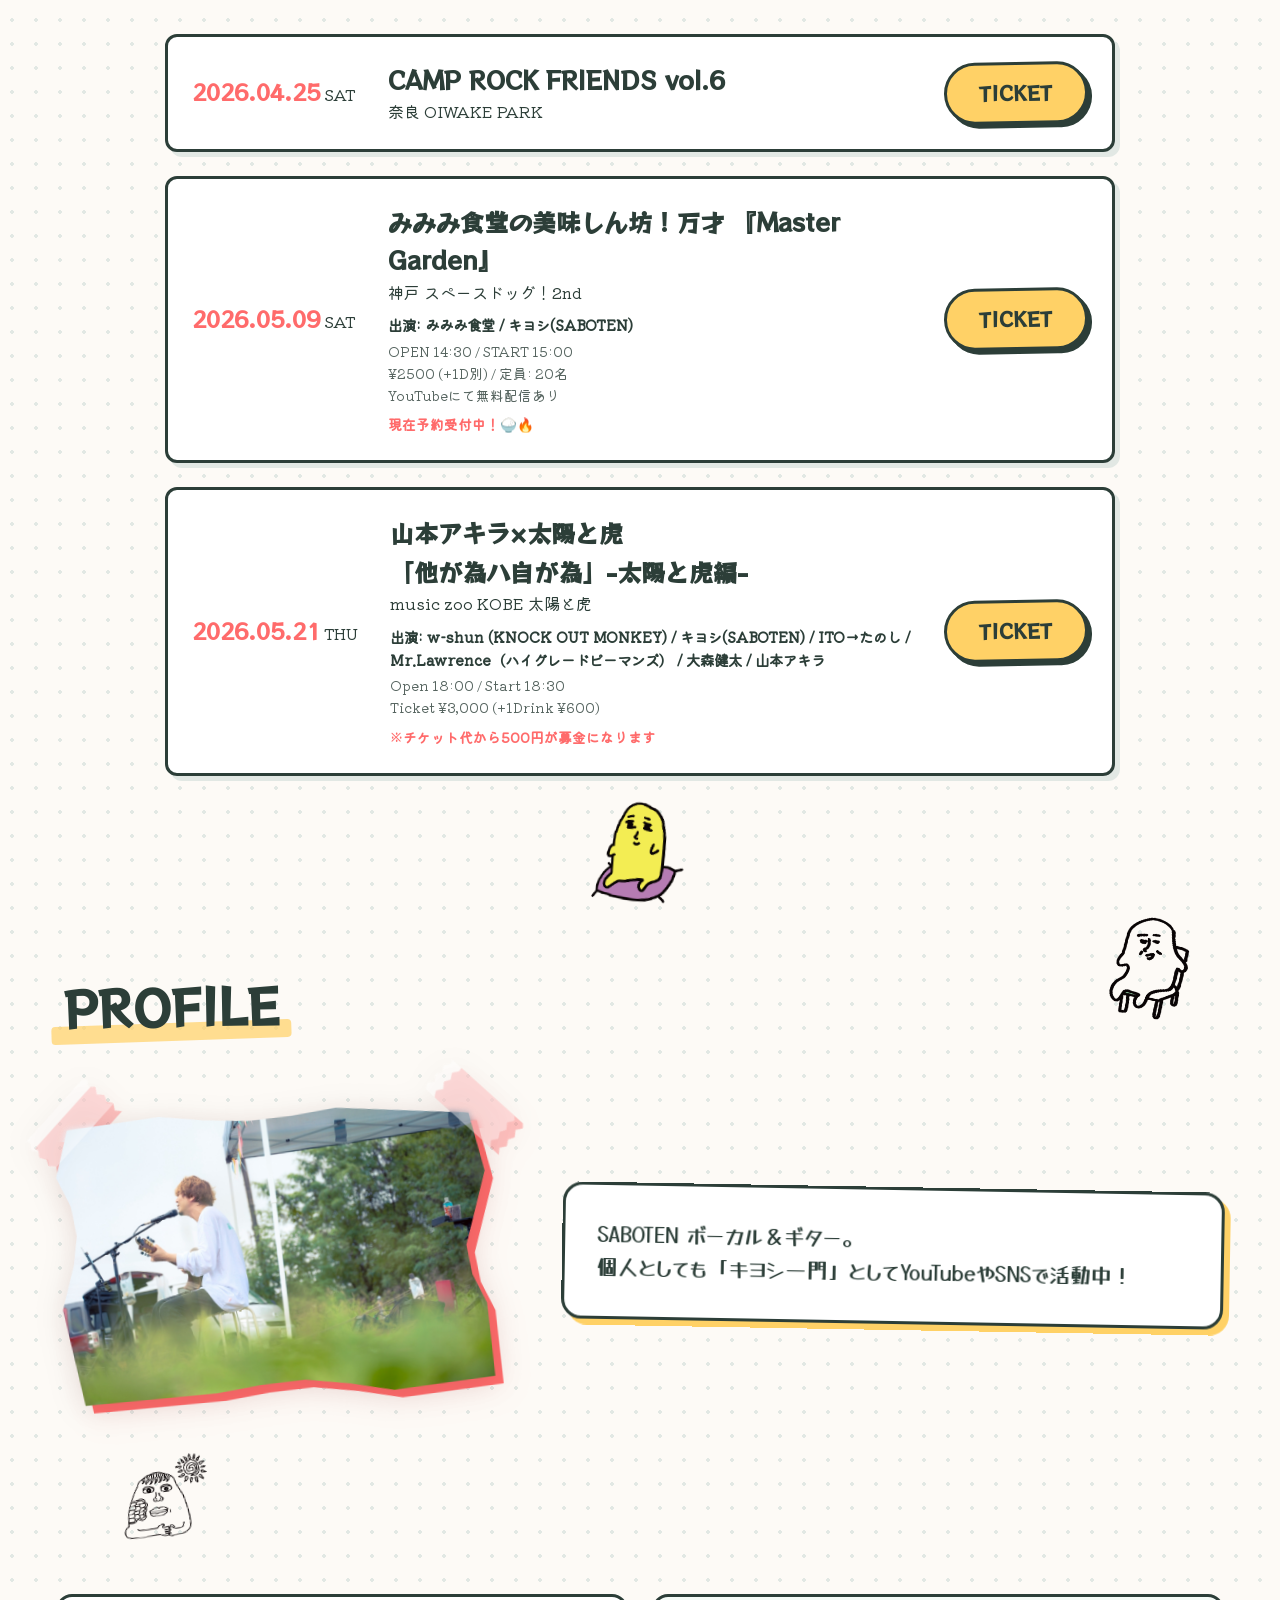
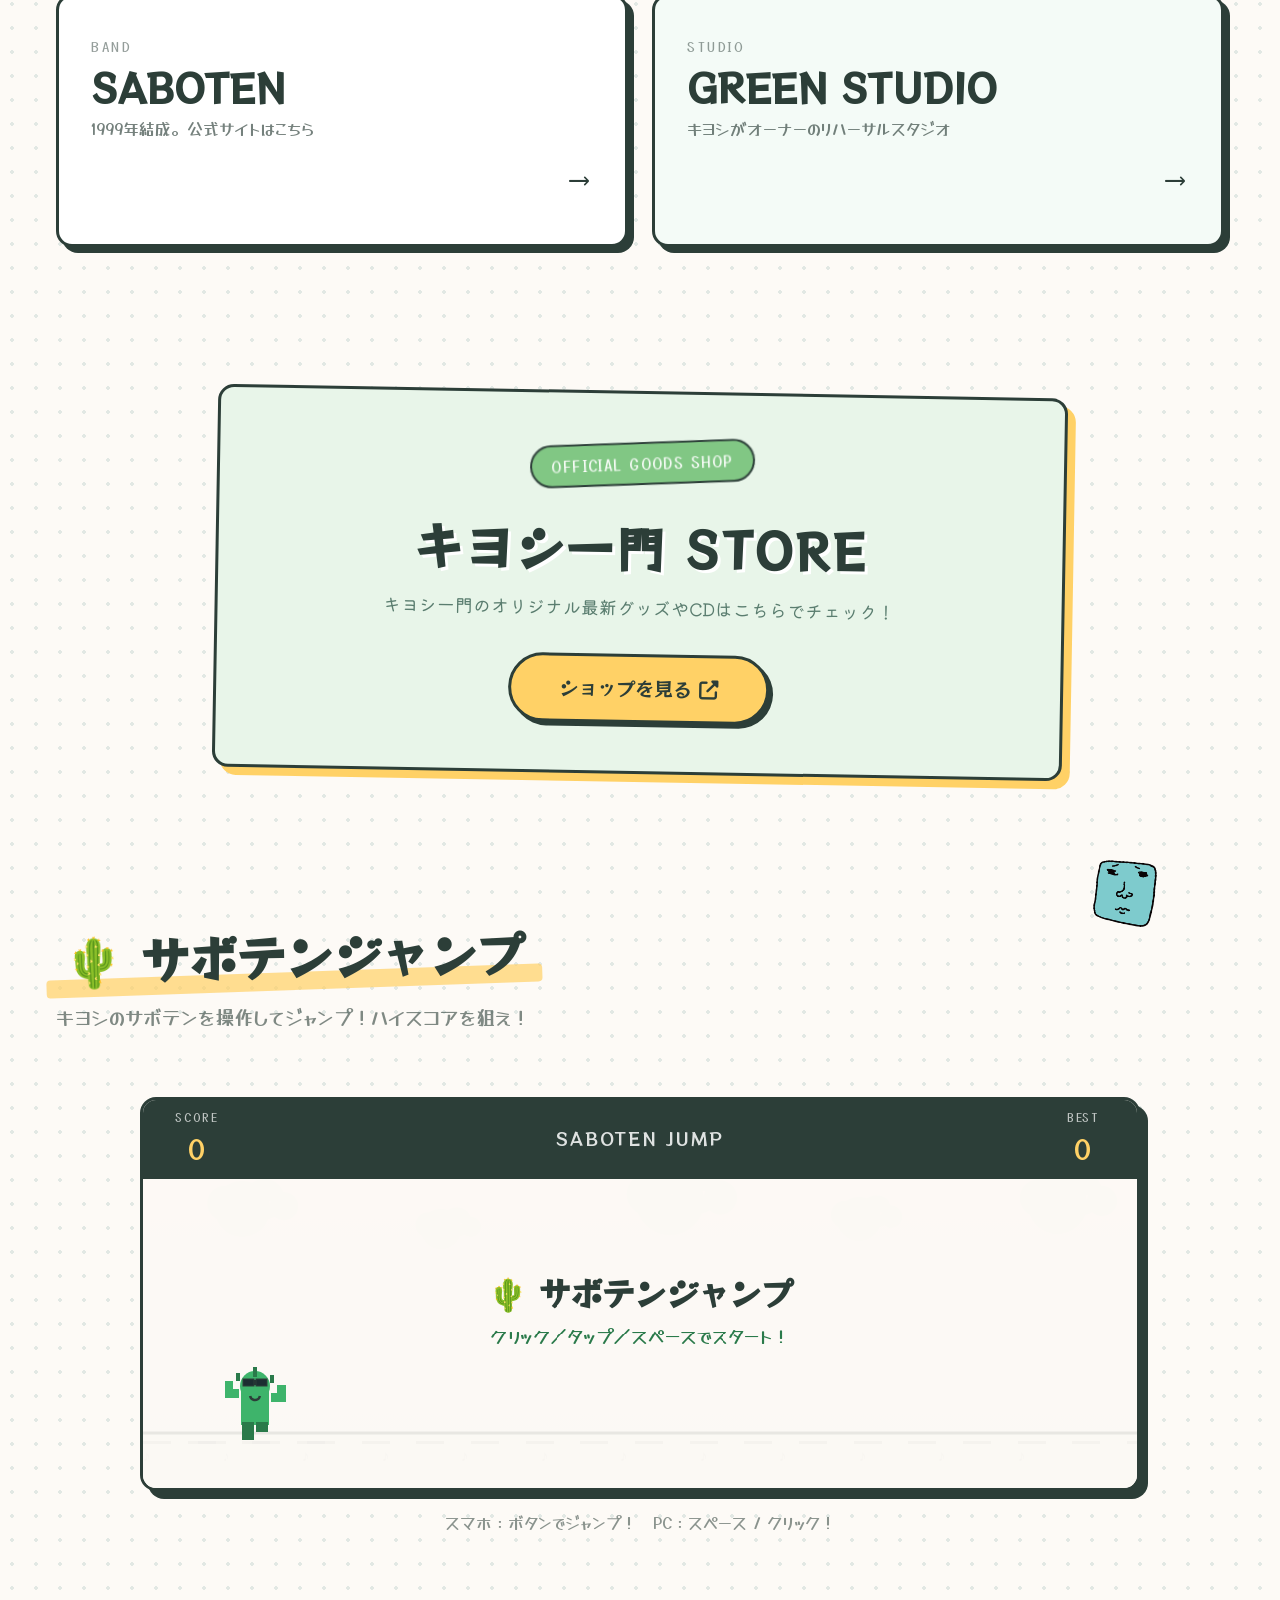
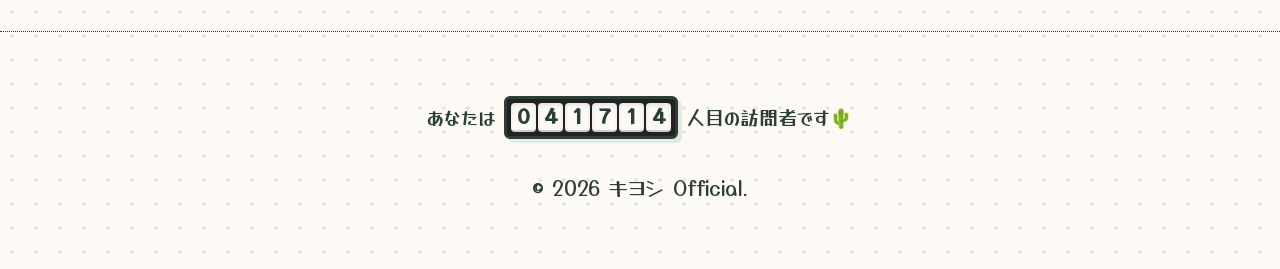
==== commit 2c0ffaf2: "Add files via upload" ====
--- a/index.html
+++ b/index.html
@@ -80,6 +80,11 @@
                         <a href="https://note.com/kiyoshi_saboten" target="_blank" rel="noopener noreferrer" class="social-icon-link" data-label="note">
                             <i class="fa-solid fa-file-pen"></i>
                         </a>
+                        <a href="https://substack.com/@kiyoshi0608" target="_blank" rel="noopener noreferrer" class="social-icon-link" data-label="Substack">
+                            <svg viewBox="0 0 24 24" style="width: 1.2em; height: 1.2em; fill: currentColor;">
+                                <path d="M22.539 8.242H1.46V5.405h21.078v2.837zM1.46 10.812V24L12 18.11 22.54 24V10.812H1.46zM22.54 0H1.46v2.836h21.078V0z"/>
+                            </svg>
+                        </a>
                     </div>
                 </div>
             </div>
--- a/styles.css
+++ b/styles.css
@@ -682,6 +682,7 @@
 .social-icon-link:nth-child(4):hover { background: #010101; color: #fff; box-shadow: 6px 6px 0 #ff0050; } /* TikTok */
 .social-icon-link:nth-child(5):hover { background: #00b5ad; color: #fff; box-shadow: 6px 6px 0 #008f8a; } /* stand.fm */
 .social-icon-link:nth-child(6):hover { background: #41c9b4; color: #fff; box-shadow: 6px 6px 0 #288c7d; } /* note */
+.social-icon-link:nth-child(7):hover { background: #ff6719; color: #fff; box-shadow: 6px 6px 0 #d45514; } /* Substack */
 
 /* ===================== */
 /* Store Section         */
--- a/animations.css
+++ b/animations.css
@@ -88,6 +88,9 @@
 .hero-social-icons .social-icon-link:nth-child(2) { animation-delay: 0.65s; }
 .hero-social-icons .social-icon-link:nth-child(3) { animation-delay: 0.8s; }
 .hero-social-icons .social-icon-link:nth-child(4) { animation-delay: 0.95s; }
+.hero-social-icons .social-icon-link:nth-child(5) { animation-delay: 1.1s; }
+.hero-social-icons .social-icon-link:nth-child(6) { animation-delay: 1.25s; }
+.hero-social-icons .social-icon-link:nth-child(7) { animation-delay: 1.4s; }
 
 /* Live badge pulse */
 .live-badge {
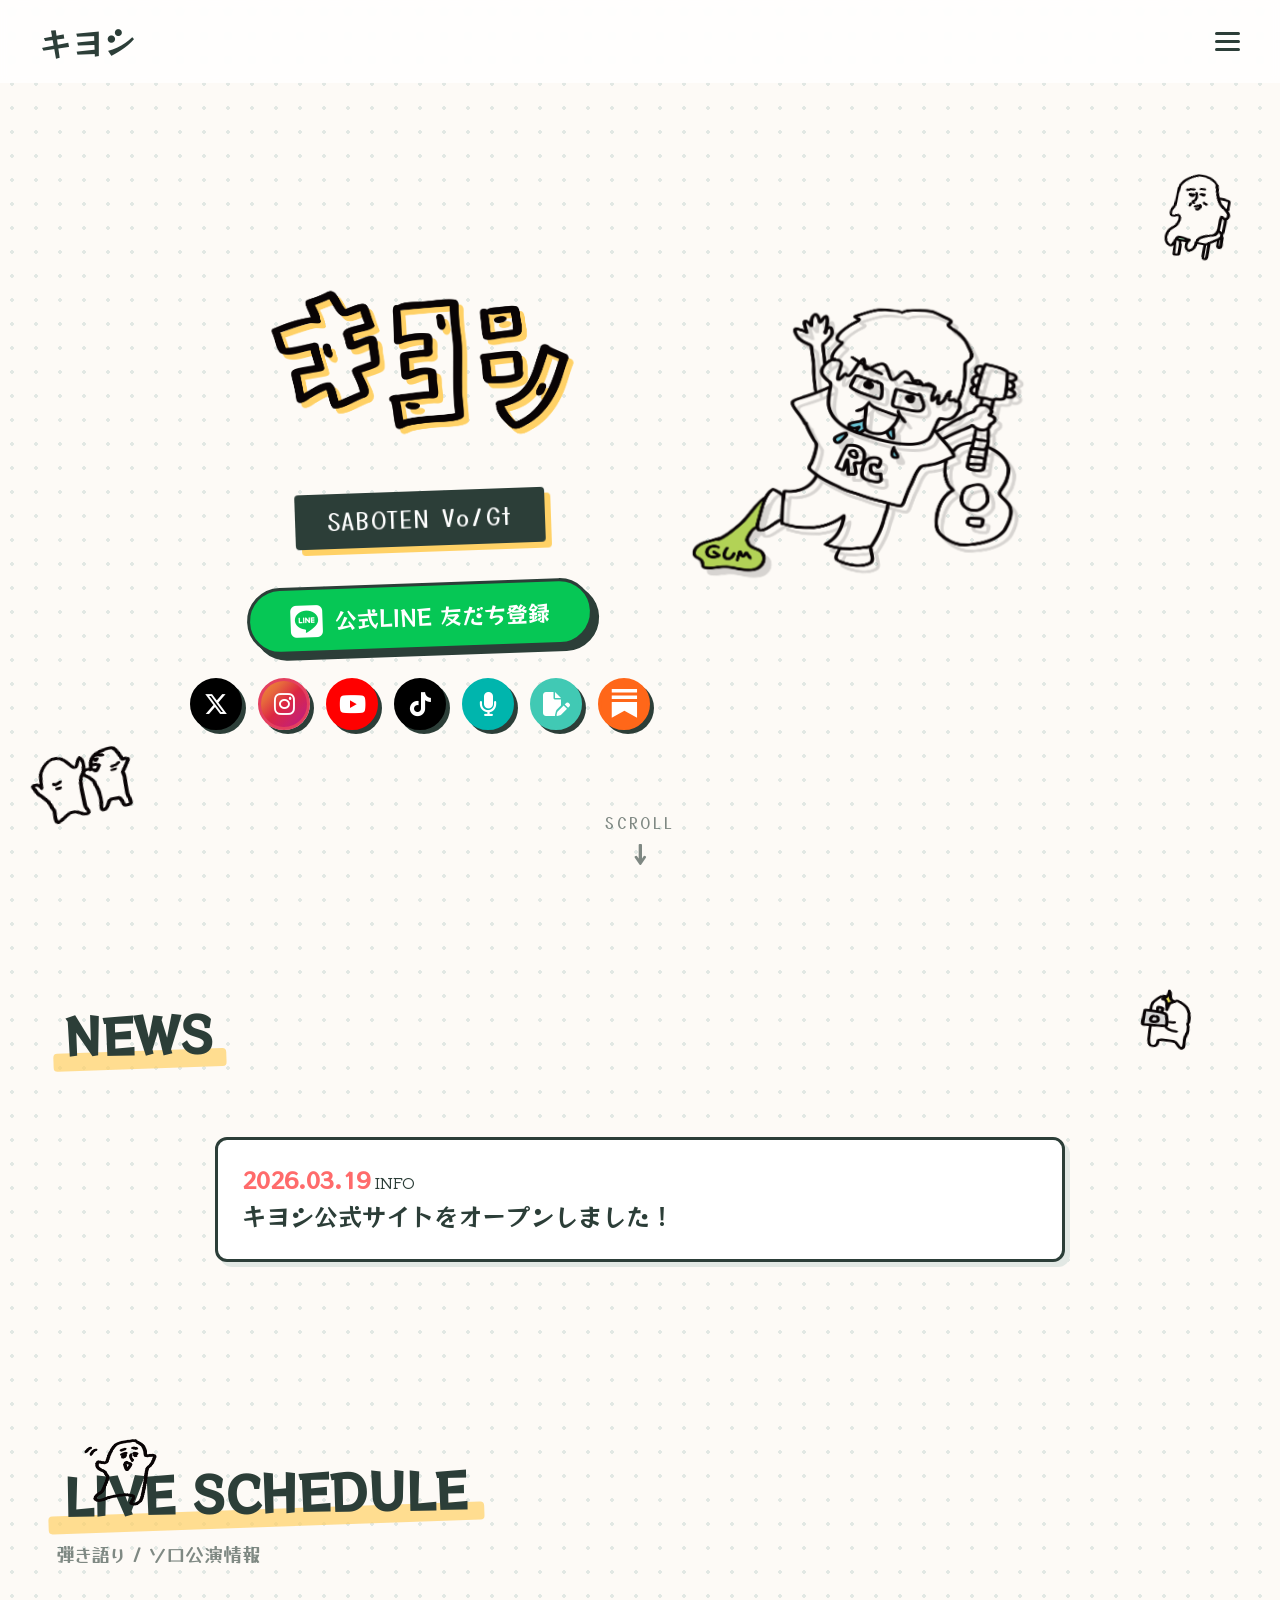
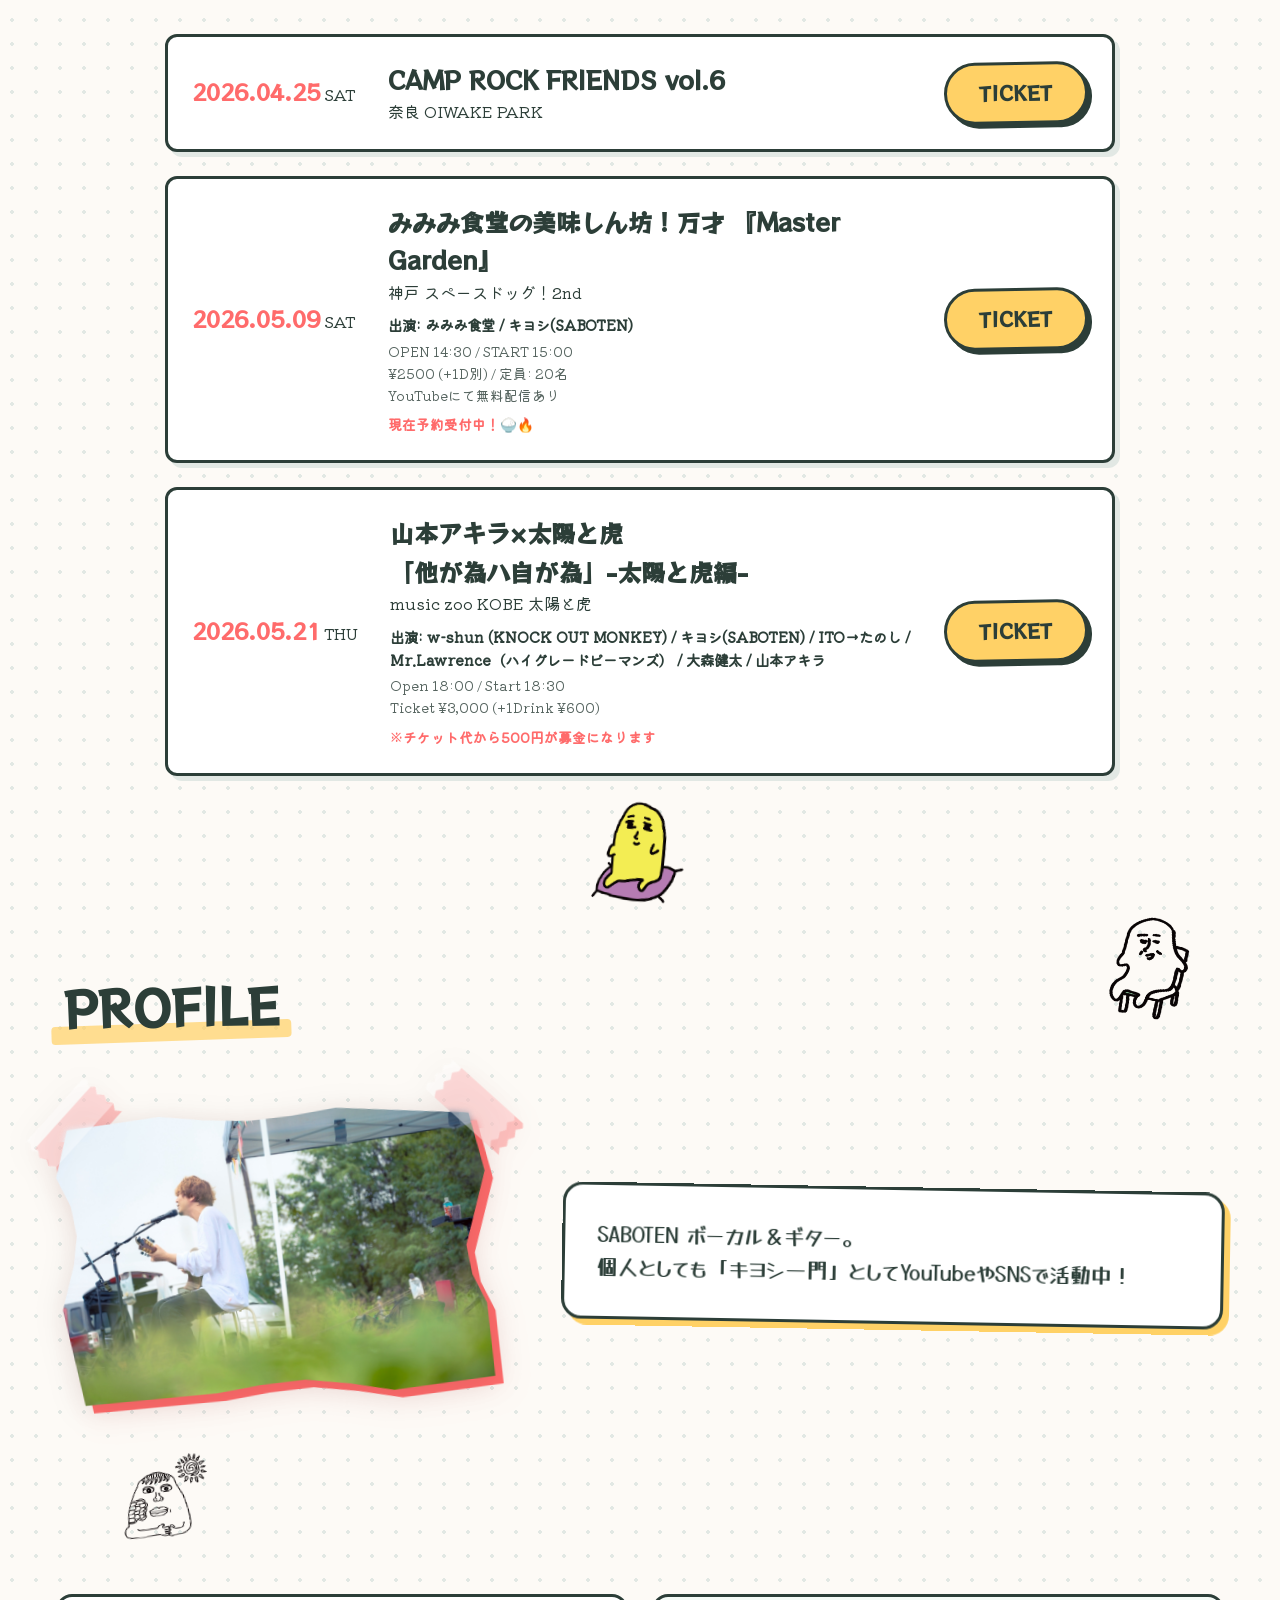
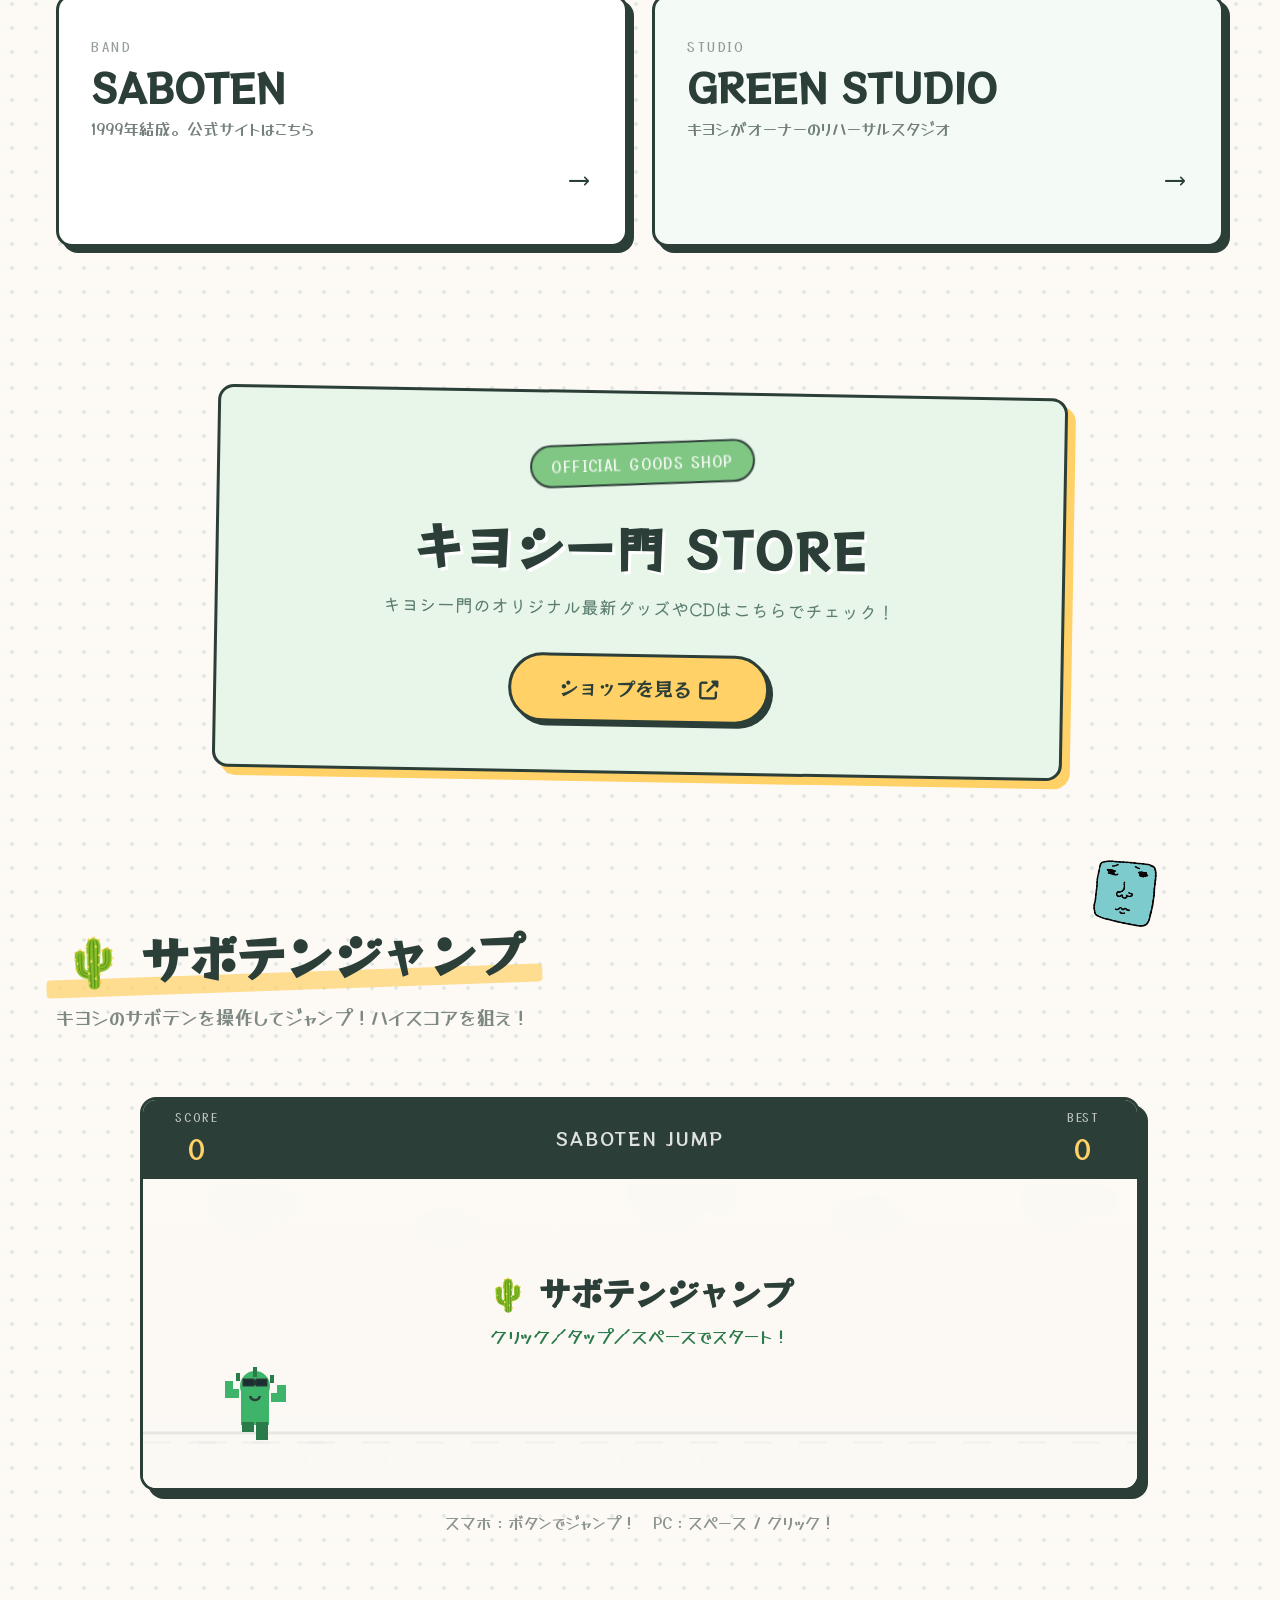
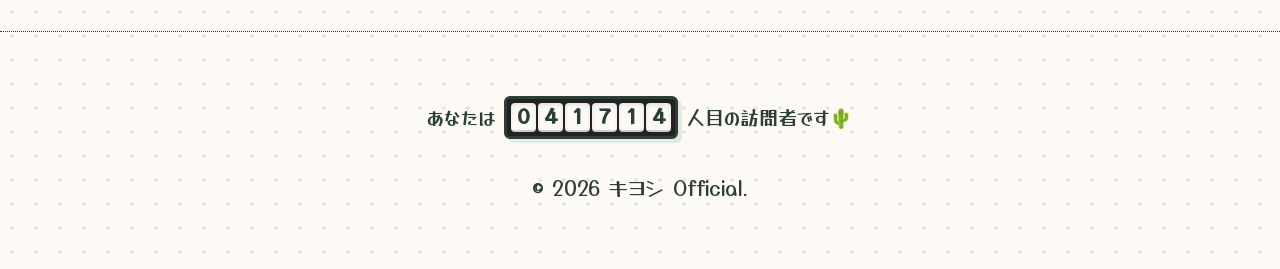
==== commit 96c468b9: "Add files via upload" ====
--- a/index.html
+++ b/index.html
@@ -61,7 +61,12 @@
                         <img src="media/素材-01.png" alt="キヨシ" class="hero-logo-img">
                     </h1>
                     <p class="hero-subtitle">SABOTEN Vo/Gt</p>
-                    <div class="hero-social-icons" style="display: flex; justify-content: center; gap: 1.2rem; margin-top: 1.5rem; flex-wrap: wrap;">
+                    <div class="hero-line-link-wrap">
+                        <a href="https://lin.ee/rFViczp" target="_blank" rel="noopener noreferrer" class="line-btn">
+                            <i class="fa-brands fa-line"></i> 公式LINE 友だち登録
+                        </a>
+                    </div>
+                    <div class="hero-social-icons" style="display: flex; justify-content: center; gap: 1rem; margin-top: 1.2rem; flex-wrap: wrap;">
                         <a href="https://x.com/kiyoshi_SABOTEN" target="_blank" rel="noopener noreferrer" class="social-icon-link" data-label="X">
                             <i class="fa-brands fa-x-twitter"></i>
                         </a>
--- a/styles.css
+++ b/styles.css
@@ -231,22 +231,22 @@
 }
 
 .hero-logo-img {
-    width: 480px; 
+    width: 380px; 
     height: auto;
     filter: drop-shadow(5px 5px 0 var(--color-yellow));
     animation: wobbleIn 0.8s ease-out forwards;
-    margin-bottom: -1.2rem; /* さらに削ってsubtitleを極限まで近づける */
+    margin-bottom: -3.5rem; /* 極限までロゴに近づける */
 }
 
 .hero-subtitle {
     font-family: var(--font-accent);
-    font-size: 1.6rem;
+    font-size: 1.4rem;
     color: #fff;
     background: var(--color-text-dark);
     display: inline-block;
     padding: 0.6rem 2rem;
     transform: rotate(-2deg);
-    margin: 0.2rem 0 2rem; /* 余計なマージンを排除 */
+    margin: 0.2rem 0 1.8rem; /* 下の要素（LINEボタン）との距離を広げる */
     box-shadow: 6px 6px 0 var(--color-yellow);
     border-radius: 4px;
     letter-spacing: 0.1em;
@@ -675,14 +675,68 @@
     background: var(--color-yellow);
 }
 
-/* Individual icon colors on hover */
-.social-icon-link:nth-child(1):hover { background: #000; color: #fff; box-shadow: 6px 6px 0 #333; }
-.social-icon-link:nth-child(2):hover { background: linear-gradient(135deg, #f09433, #e6683c, #dc2743, #cc2366, #bc1888); color: #fff; }
-.social-icon-link:nth-child(3):hover { background: #ff0000; color: #fff; box-shadow: 6px 6px 0 #cc0000; }
-.social-icon-link:nth-child(4):hover { background: #010101; color: #fff; box-shadow: 6px 6px 0 #ff0050; } /* TikTok */
-.social-icon-link:nth-child(5):hover { background: #00b5ad; color: #fff; box-shadow: 6px 6px 0 #008f8a; } /* stand.fm */
-.social-icon-link:nth-child(6):hover { background: #41c9b4; color: #fff; box-shadow: 6px 6px 0 #288c7d; } /* note */
-.social-icon-link:nth-child(7):hover { background: #ff6719; color: #fff; box-shadow: 6px 6px 0 #d45514; } /* Substack */
+.social-icon-link:nth-child(1) { background: #000; color: #fff; border-color: #000; } /* X */
+.social-icon-link:nth-child(2) { background: linear-gradient(135deg, #f09433, #e6683c, #dc2743, #cc2366, #bc1888); color: #fff; border-color: #E4405F; } /* Instagram */
+.social-icon-link:nth-child(3) { background: #FF0000; color: #fff; border-color: #FF0000; } /* YouTube */
+.social-icon-link:nth-child(4) { background: #000; color: #fff; border-color: #000; } /* TikTok */
+.social-icon-link:nth-child(5) { background: #00b5ad; color: #fff; border-color: #00b5ad; } /* stand.fm */
+.social-icon-link:nth-child(6) { background: #41c9b4; color: #fff; border-color: #41c9b4; } /* note */
+.social-icon-link:nth-child(7) { background: #ff6719; color: #fff; border-color: #ff6719; } /* Substack */
+
+/* Individual icon hover effects */
+.social-icon-link:hover {
+    transform: translateY(-6px) rotate(5deg) scale(1.1) !important;
+    box-shadow: 6px 6px 0 var(--color-text-dark) !important;
+    filter: brightness(1.1);
+}
+
+/* LINE Button Style */
+.hero-line-link-wrap {
+    margin: 0.5rem 0 0.5rem;
+    z-index: 20;
+}
+
+.line-btn {
+    display: inline-flex;
+    align-items: center;
+    gap: 0.8rem;
+    background: #06C755;
+    color: #fff;
+    padding: 0.8rem 2.5rem;
+    border-radius: 50px;
+    font-family: var(--font-head);
+    font-size: 1.4rem;
+    text-decoration: none;
+    border: 3px solid var(--color-text-dark);
+    box-shadow: 6px 6px 0 var(--color-text-dark);
+    transform: rotate(-2deg);
+    transition: all 0.3s cubic-bezier(0.175, 0.885, 0.32, 1.275);
+    position: relative;
+}
+
+.line-btn:hover {
+    transform: rotate(0deg) scale(1.05);
+    background: #05b34c;
+    box-shadow: 8px 8px 0 var(--color-text-dark);
+    color: #fff;
+}
+
+.line-btn i {
+    font-size: 2rem;
+}
+
+@media (max-width: 768px) {
+    .hero-line-link-wrap {
+        margin: 0.5rem 0 0.8rem;
+    }
+    .line-btn {
+        font-size: 1.1rem;
+        padding: 0.6rem 1.8rem;
+    }
+    .line-btn i {
+        font-size: 1.6rem;
+    }
+}
 
 /* ===================== */
 /* Store Section         */
--- a/animations.css
+++ b/animations.css
@@ -80,6 +80,11 @@
     animation: stampIn 0.5s cubic-bezier(0.25, 1, 0.5, 1) 0.3s both;
 }
 
+/* LINE button entrance */
+.hero-line-link-wrap {
+    animation: wobbleIn 0.8s ease-out 0.4s both;
+}
+
 /* Social icons stagger entrance */
 .hero-social-icons .social-icon-link {
     animation: slideInLeft 0.4s ease both;
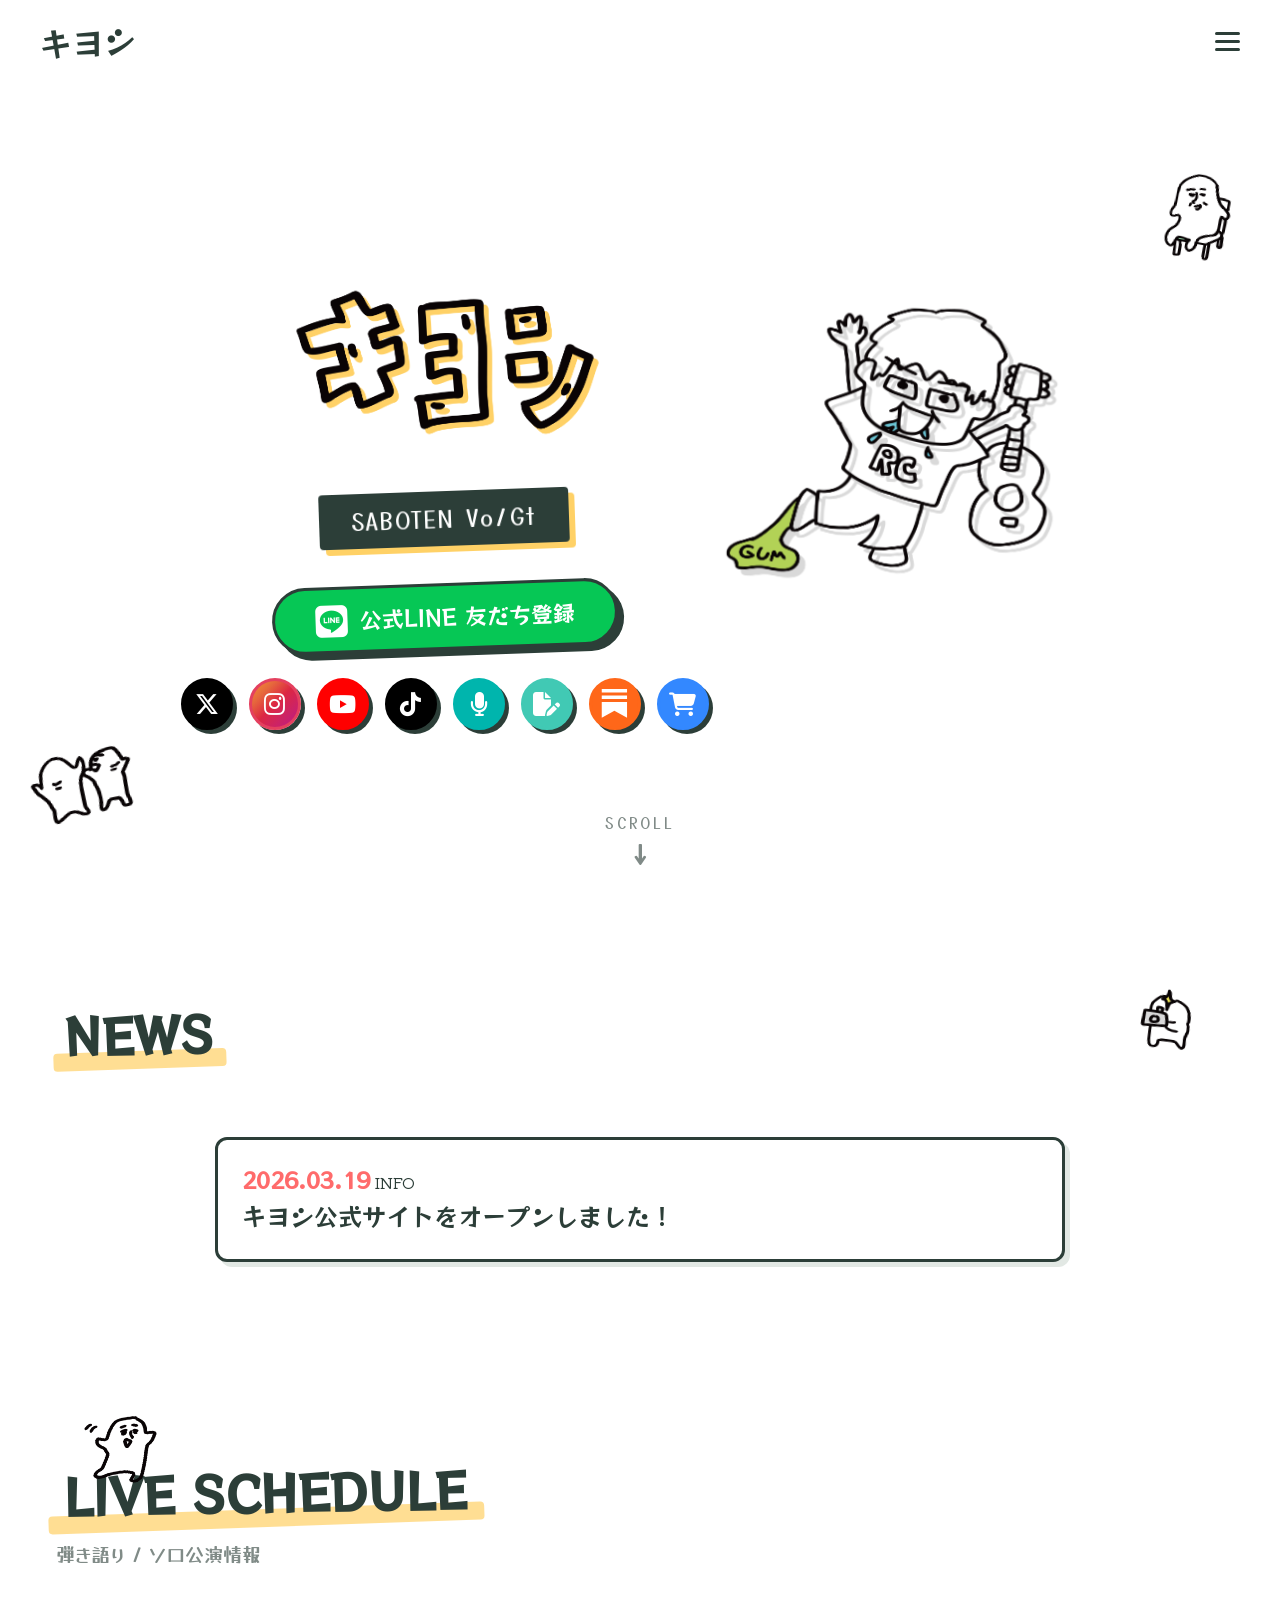
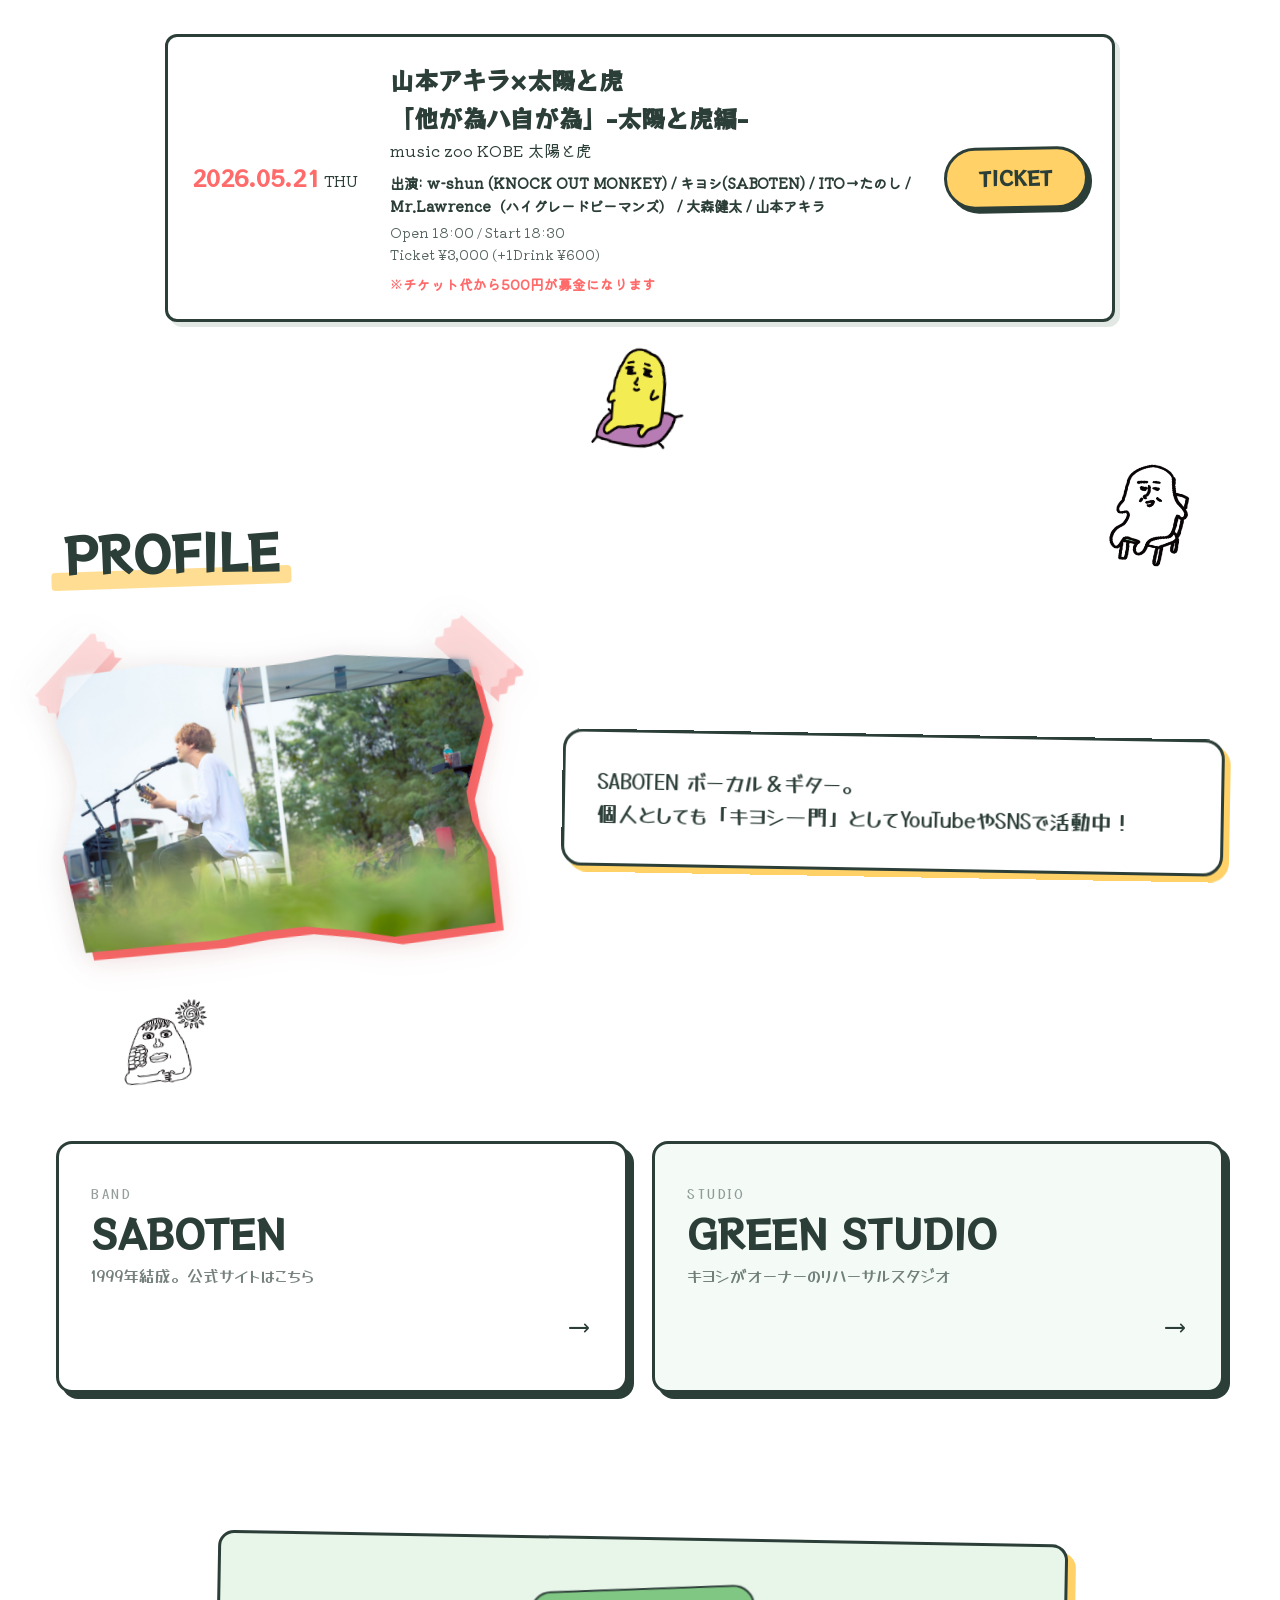
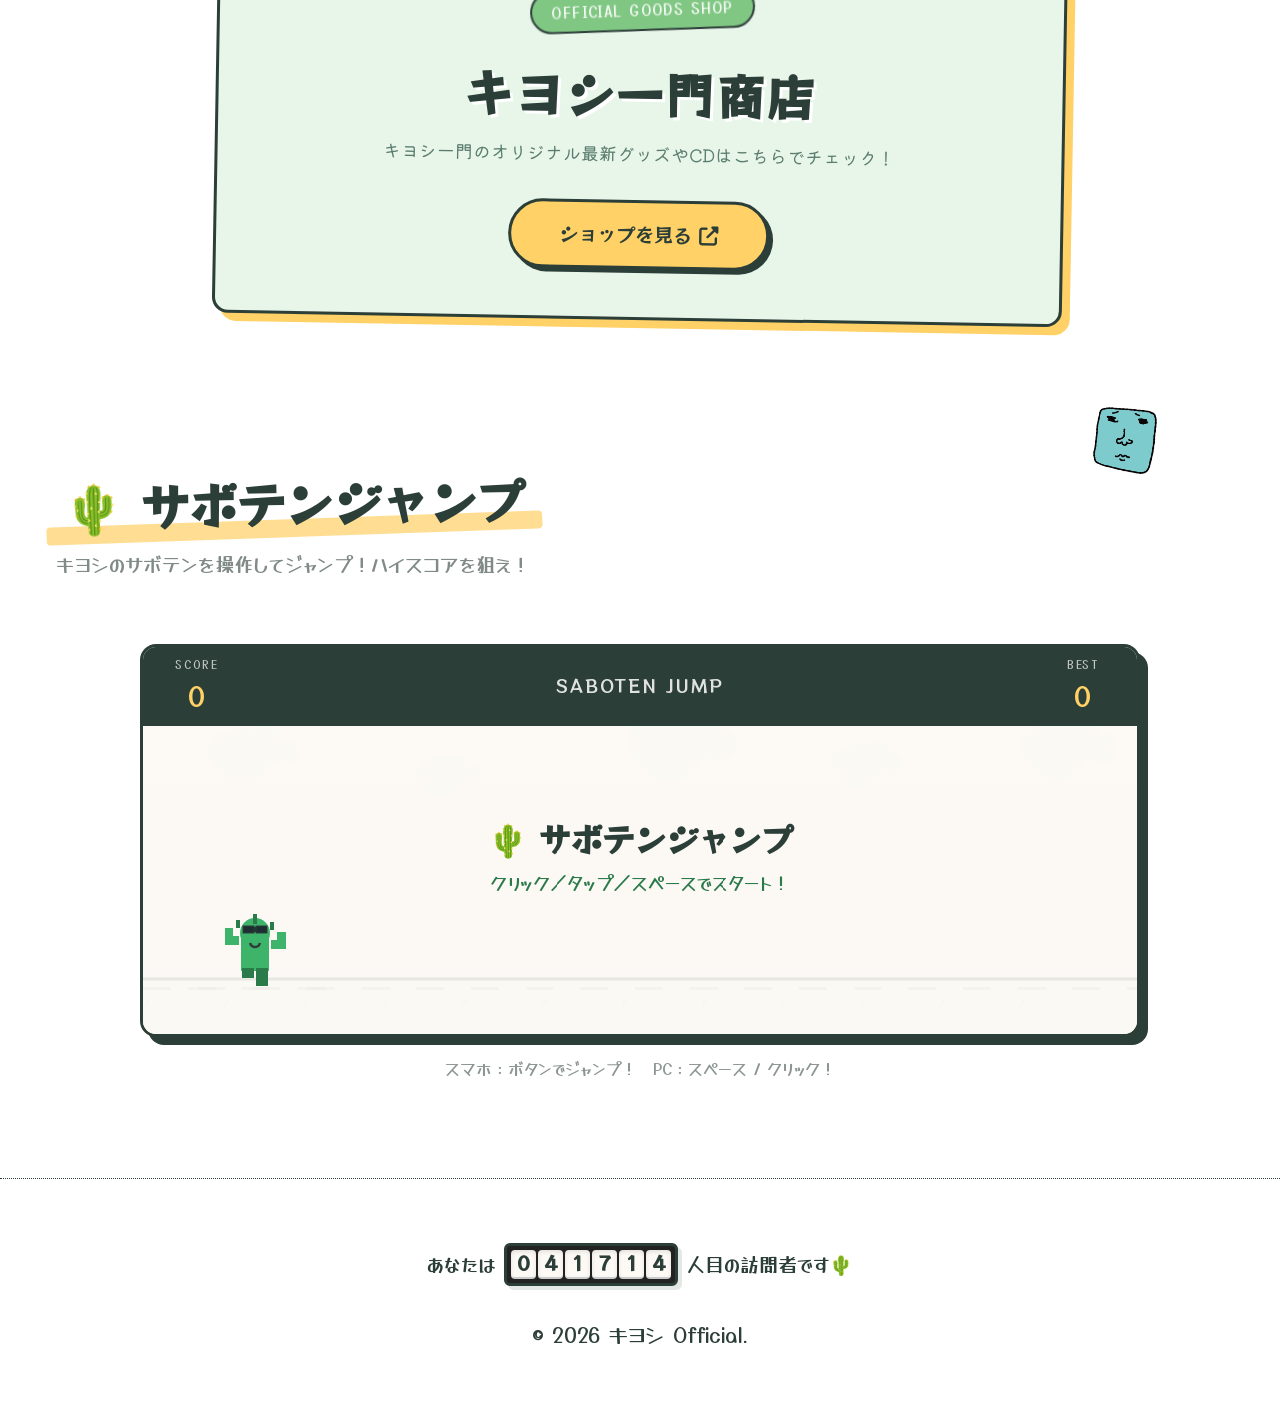
==== commit b202bab5: "Add files via upload" ====
--- a/index.html
+++ b/index.html
@@ -44,6 +44,7 @@
                 <li><a href="#profile" class="nav-link">PROFILE</a></li>
                 <li><a href="#saboten" class="nav-link">SABOTEN</a></li>
                 <li><a href="#studio" class="nav-link">STUDIO</a></li>
+                <li><a href="#store" class="nav-link">STORE</a></li>
                 <li><a href="#game" class="nav-link">GAME</a></li>
             </ul>
         </div>
@@ -89,6 +90,9 @@
                             <svg viewBox="0 0 24 24" style="width: 1.2em; height: 1.2em; fill: currentColor;">
                                 <path d="M22.539 8.242H1.46V5.405h21.078v2.837zM1.46 10.812V24L12 18.11 22.54 24V10.812H1.46zM22.54 0H1.46v2.836h21.078V0z"/>
                             </svg>
+                        </a>
+                        <a href="https://kiyoshiichimon.stores.jp" target="_blank" rel="noopener noreferrer" class="social-icon-link" data-label="STORE">
+                            <i class="fa-solid fa-cart-shopping"></i>
                         </a>
                     </div>
                 </div>
@@ -183,7 +187,7 @@
             <div class="store-banner">
                 <div class="store-banner-inner">
                     <span class="store-badge">OFFICIAL GOODS SHOP</span>
-                    <h2 class="store-title">キヨシ一門 STORE</h2>
+                    <h2 class="store-title">キヨシ一門商店</h2>
                     <p class="store-desc">キヨシ一門のオリジナル最新グッズやCDはこちらでチェック！</p>
                     <a href="https://kiyoshiichimon.stores.jp" target="_blank" rel="noopener noreferrer" class="store-btn">ショップを見る <i class="fas fa-external-link-alt"></i></a>
                 </div>
--- a/styles.css
+++ b/styles.css
@@ -33,9 +33,7 @@
 
 body {
     font-family: var(--font-base);
-    background-color: var(--color-bg-primary);
-    background-image: radial-gradient(var(--color-gray) 2px, transparent 2px);
-    background-size: 24px 24px;
+    background-color: #ffffff;
     color: var(--color-text-dark);
     line-height: 1.6;
     overflow-x: hidden;
@@ -682,6 +680,7 @@
 .social-icon-link:nth-child(5) { background: #00b5ad; color: #fff; border-color: #00b5ad; } /* stand.fm */
 .social-icon-link:nth-child(6) { background: #41c9b4; color: #fff; border-color: #41c9b4; } /* note */
 .social-icon-link:nth-child(7) { background: #ff6719; color: #fff; border-color: #ff6719; } /* Substack */
+.social-icon-link:nth-child(8) { background: #3388ff; color: #fff; border-color: #3388ff; } /* STORE */
 
 /* Individual icon hover effects */
 .social-icon-link:hover {
